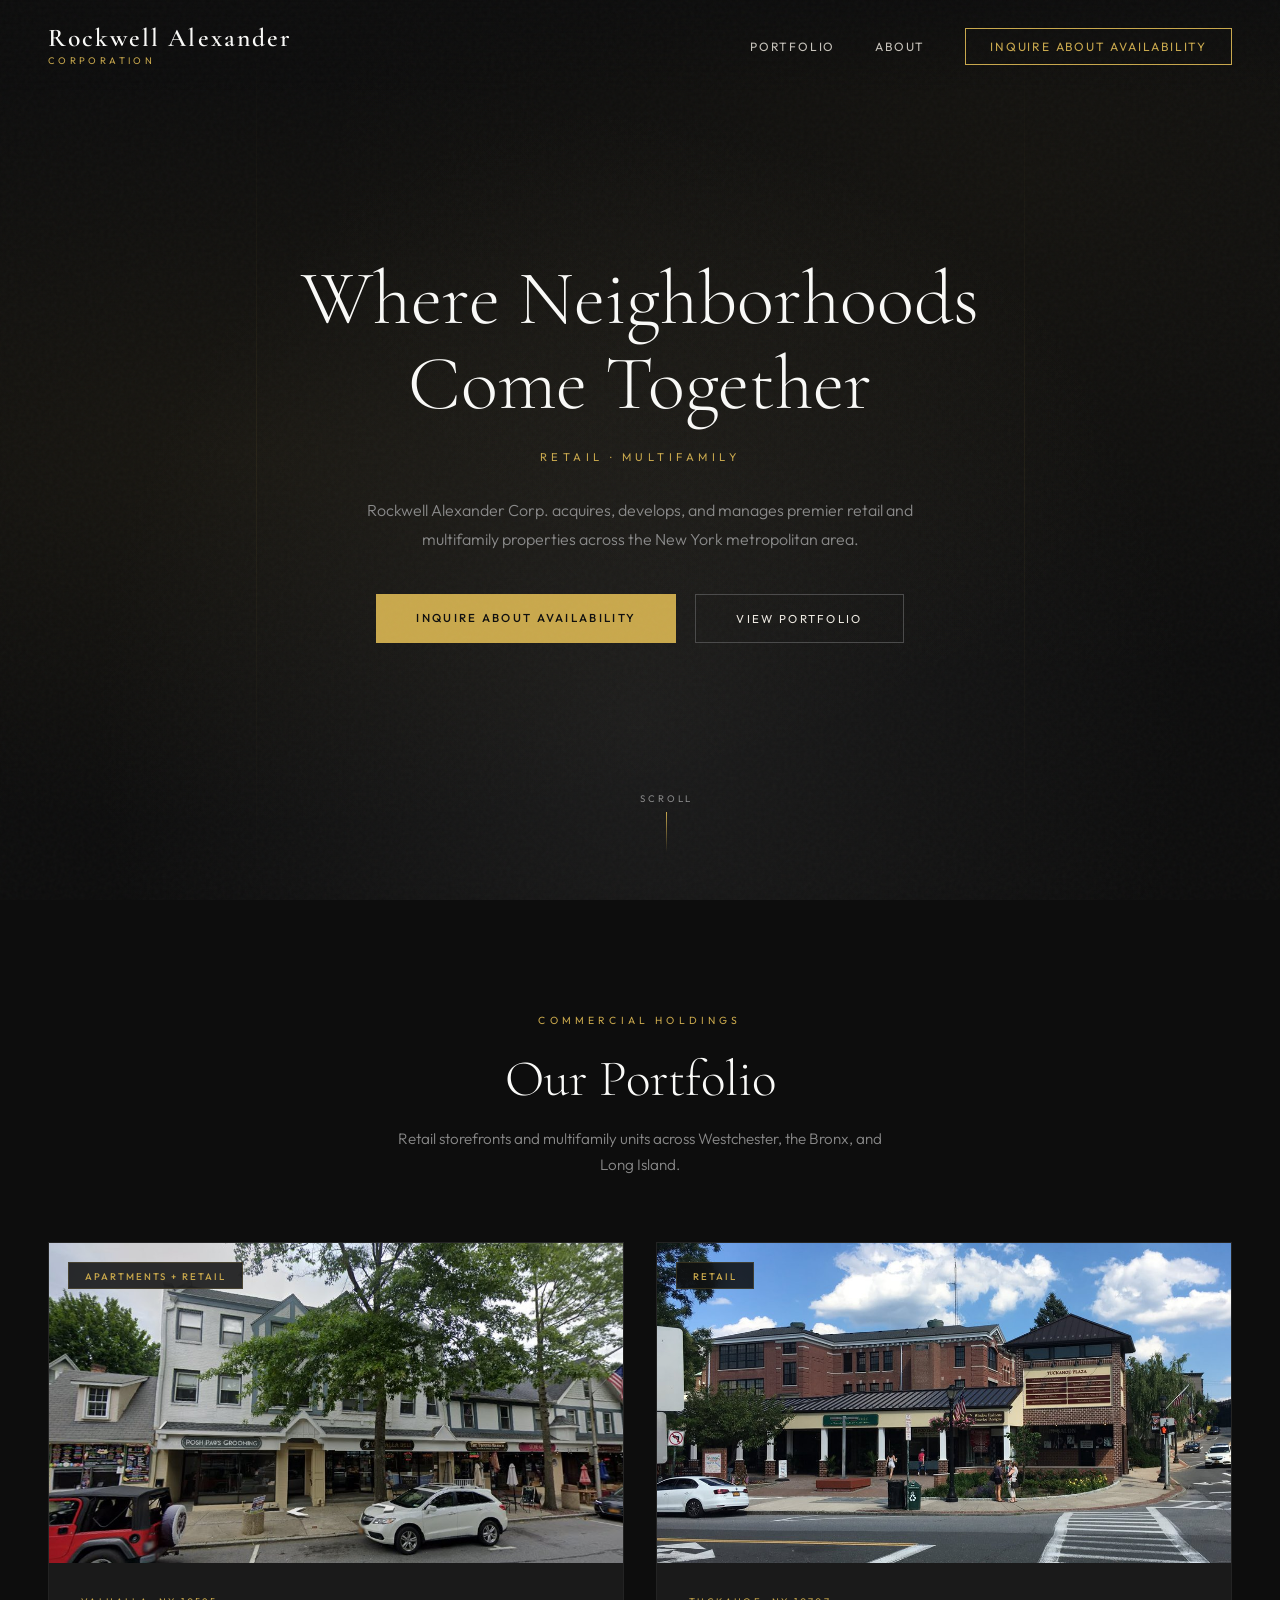
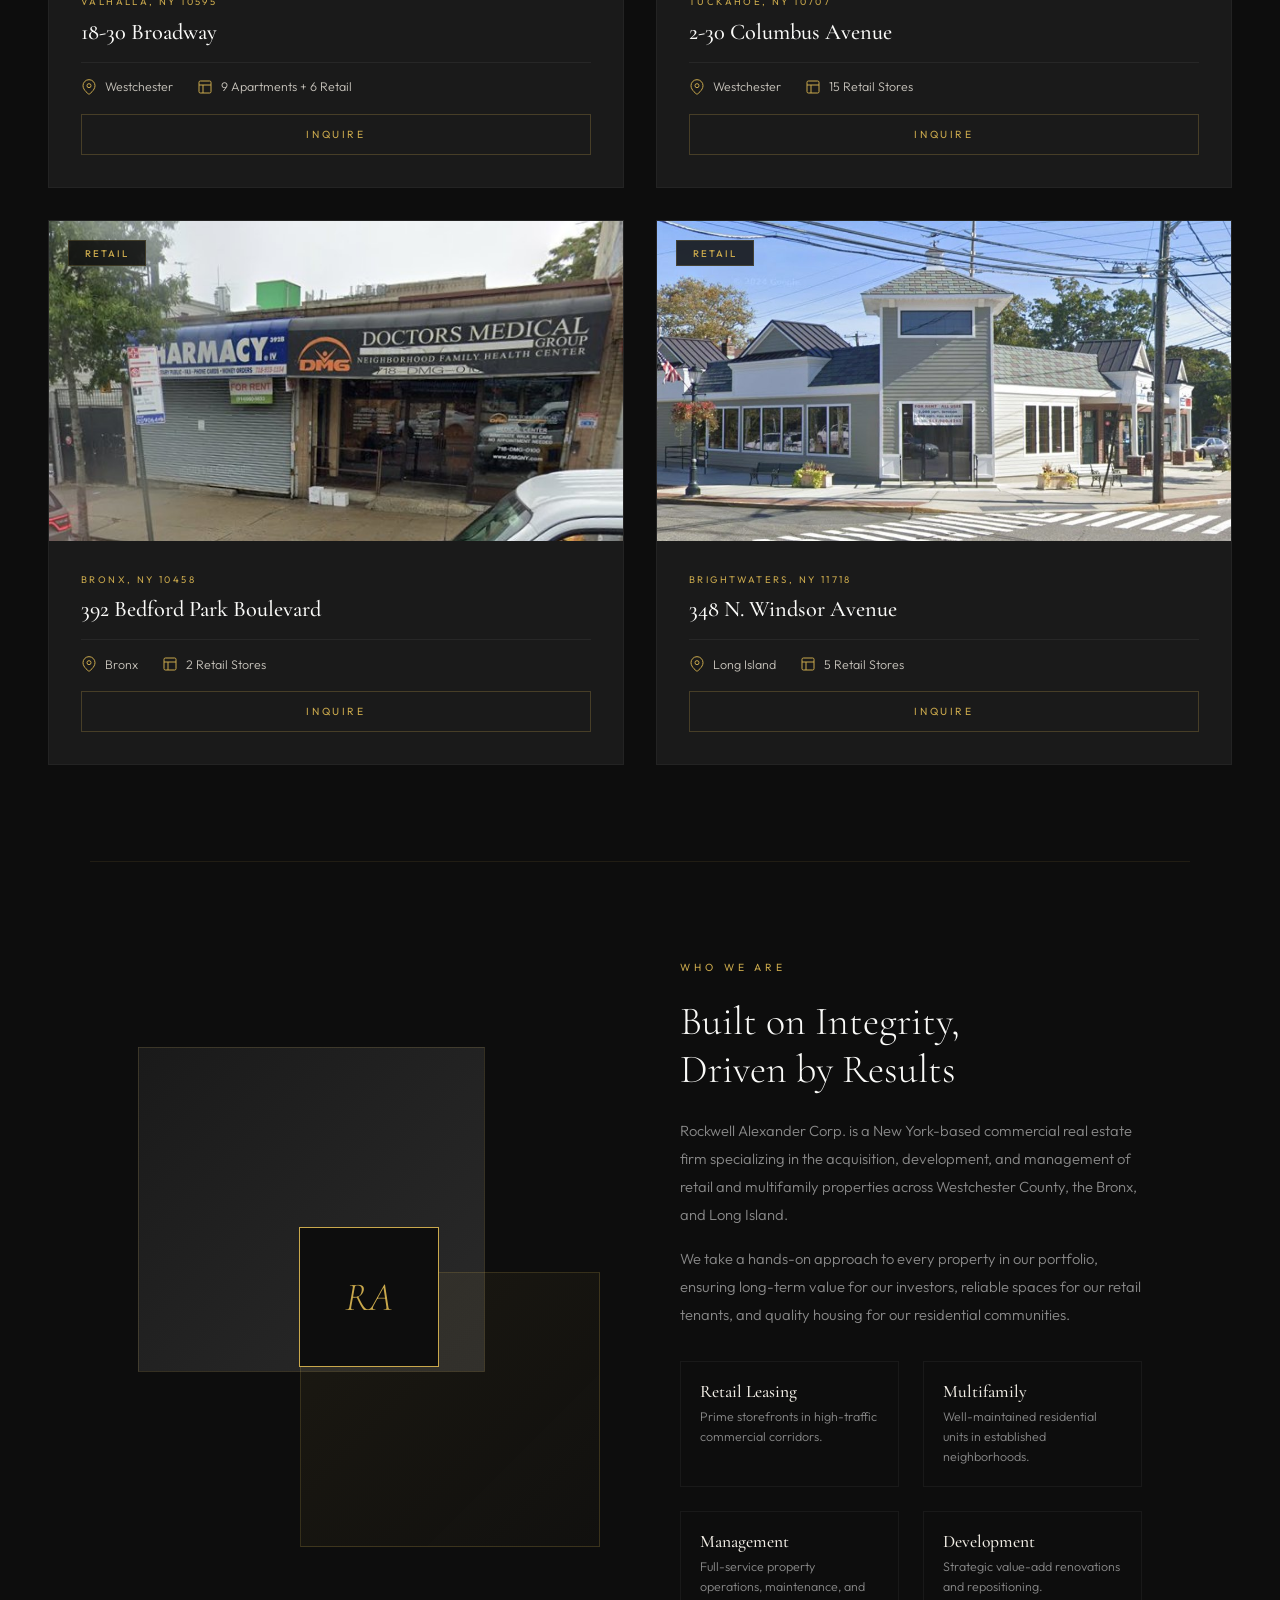
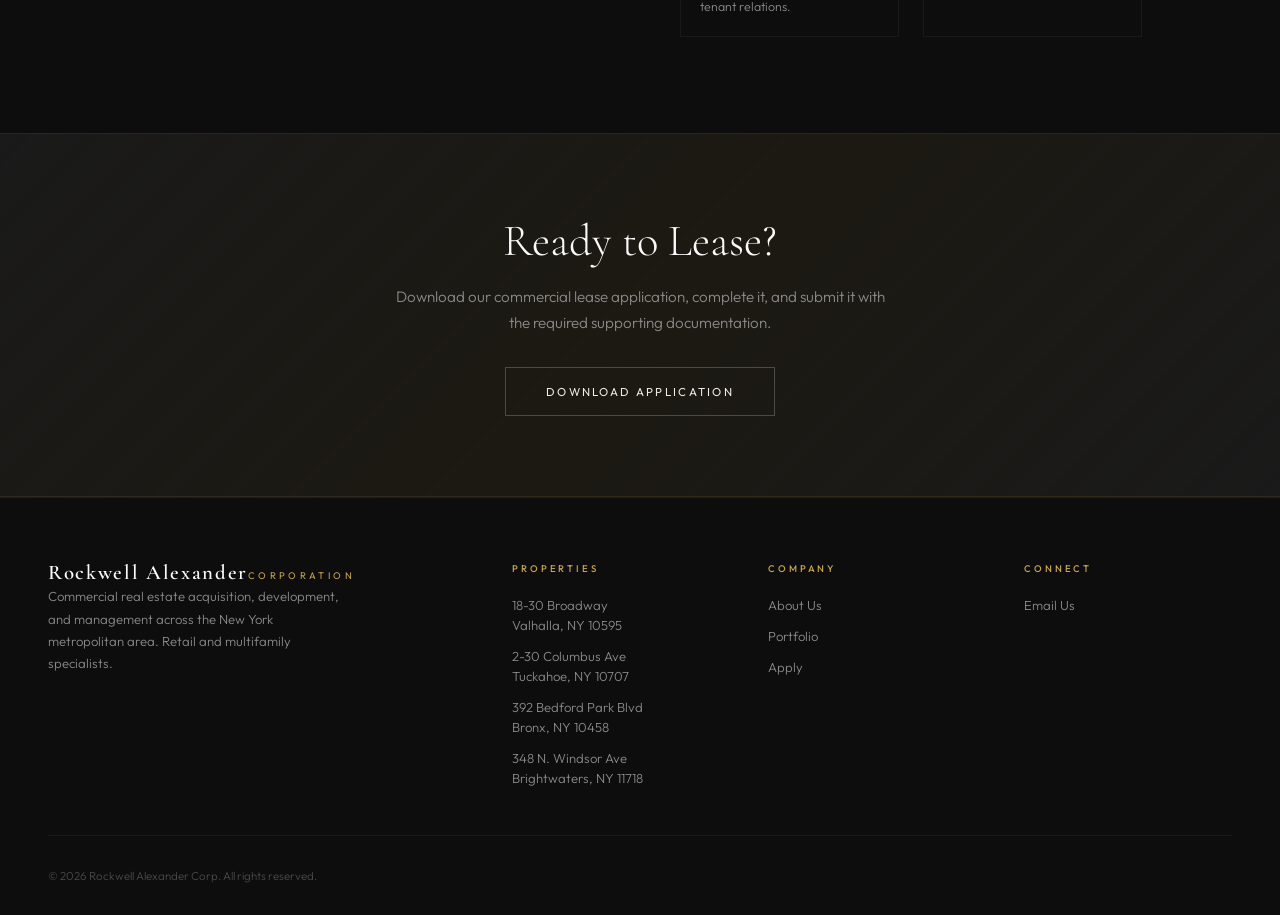
==== index.html @ 34566ba8 "Update index.html" ====
<!DOCTYPE html>
<html lang="en">
<head>
<meta charset="UTF-8">
<meta name="viewport" content="width=device-width, initial-scale=1.0">
<title>Rockwell Alexander Corp. | Commercial Real Estate</title>
<meta property="og:title" content="Rockwell Alexander Corp.">
<meta property="og:description" content="Commercial Real Estate | Retail &amp; Multifamily">
<meta property="og:image" content="https://rockwell-alexander-site.vercel.app/og-image.png">
<meta property="og:type" content="website">
<link rel="apple-touch-icon" sizes="180x180" href="apple-touch-icon.png">
<link href="https://fonts.googleapis.com/css2?family=Cormorant+Garamond:ital,wght@0,300;0,400;0,500;0,600;0,700;1,300;1,400&family=Outfit:wght@300;400;500;600&display=swap" rel="stylesheet">
<style>
*,*::before,*::after{margin:0;padding:0;box-sizing:border-box}
:root{--onyx:#0d0d0d;--charcoal:#1a1a1a;--graphite:#2a2a2a;--slate:#4a4a4a;--silver:#8a8a8a;--pearl:#c8c4bc;--cream:#f0ece4;--gold:#c9a84c;--gold-light:#dfc06f;--white:#fafaf8;--serif:'Cormorant Garamond',Georgia,serif;--sans:'Outfit',system-ui,sans-serif}
html{scroll-behavior:smooth}
body{font-family:var(--sans);background:var(--onyx);color:var(--cream);overflow-x:hidden;-webkit-font-smoothing:antialiased}
body::after{content:'';position:fixed;inset:0;background-image:url("data:image/svg+xml,%3Csvg viewBox='0 0 256 256' xmlns='http://www.w3.org/2000/svg'%3E%3Cfilter id='noise'%3E%3CfeTurbulence type='fractalNoise' baseFrequency='0.9' numOctaves='4' stitchTiles='stitch'/%3E%3C/filter%3E%3Crect width='100%25' height='100%25' filter='url(%23noise)' opacity='0.03'/%3E%3C/svg%3E");pointer-events:none;z-index:9999}
nav{position:fixed;top:0;left:0;right:0;z-index:100;padding:1.5rem 3rem;display:flex;justify-content:space-between;align-items:center;background:linear-gradient(180deg,rgba(13,13,13,0.95) 0%,rgba(13,13,13,0) 100%);transition:all 0.4s ease}
nav.scrolled{background:rgba(13,13,13,0.97);backdrop-filter:blur(20px);padding:1rem 3rem;box-shadow:0 1px 0 rgba(201,168,76,0.1)}
.logo{display:flex;flex-direction:column;text-decoration:none}
.logo-main{font-family:var(--serif);font-size:1.6rem;font-weight:600;letter-spacing:0.08em;color:var(--white);line-height:1.1}
.logo-sub{font-family:var(--sans);font-size:0.6rem;font-weight:400;letter-spacing:0.35em;text-transform:uppercase;color:var(--gold);margin-top:2px}
.nav-links{display:flex;gap:2.5rem;list-style:none;align-items:center}
.nav-links a{font-family:var(--sans);font-size:0.75rem;font-weight:400;letter-spacing:0.15em;text-transform:uppercase;color:var(--pearl);text-decoration:none;position:relative;transition:color 0.3s}
.nav-links a::after{content:'';position:absolute;bottom:-4px;left:0;width:0;height:1px;background:var(--gold);transition:width 0.3s ease}
.nav-links a:hover{color:var(--gold)}
.nav-links a:hover::after{width:100%}
.nav-cta{padding:0.6rem 1.5rem!important;border:1px solid var(--gold);color:var(--gold)!important;transition:all 0.3s ease!important}
.nav-cta:hover{background:var(--gold);color:var(--onyx)!important}
.nav-cta::after{display:none!important}
.menu-toggle{display:none;background:none;border:none;cursor:pointer;padding:0.5rem}
.menu-toggle span{display:block;width:24px;height:1px;background:var(--cream);margin:6px 0}
.hero{position:relative;height:100vh;min-height:700px;display:flex;align-items:center;justify-content:center;text-align:center;overflow:hidden}
.hero-bg{position:absolute;inset:0;background:radial-gradient(ellipse at 20% 50%,rgba(201,168,76,0.06) 0%,transparent 60%),radial-gradient(ellipse at 80% 20%,rgba(201,168,76,0.04) 0%,transparent 50%),radial-gradient(ellipse at 50% 80%,rgba(42,42,42,0.5) 0%,transparent 60%),var(--onyx)}
.hero-lines{position:absolute;inset:0;overflow:hidden}
.hero-lines::before,.hero-lines::after{content:'';position:absolute;background:linear-gradient(180deg,transparent,rgba(201,168,76,0.07),transparent);width:1px;height:100%;animation:lineFloat 8s ease-in-out infinite}
.hero-lines::before{left:20%}
.hero-lines::after{left:80%;animation-delay:4s}
@keyframes lineFloat{0%,100%{opacity:0;transform:translateY(-100%)}50%{opacity:1;transform:translateY(100%)}}
.hero-content{position:relative;z-index:2;max-width:900px;padding:0 2rem}
.hero-eyebrow{font-size:0.7rem;font-weight:400;letter-spacing:0.4em;text-transform:uppercase;color:var(--gold);margin-top:0.5rem;margin-bottom:2rem;opacity:0;animation:fadeUp 1s ease 0.3s forwards}
.hero h1{font-family:var(--serif);font-size:clamp(2.8rem,6vw,5.5rem);font-weight:300;line-height:1.1;color:var(--white);margin-bottom:1.5rem;opacity:0;animation:fadeUp 1s ease 0.5s forwards}
.hero h1 em{font-style:italic;color:var(--gold);font-weight:400}
.hero-desc{font-size:1rem;font-weight:300;line-height:1.8;color:var(--silver);max-width:580px;margin:0 auto 2.5rem;opacity:0;animation:fadeUp 1s ease 0.7s forwards}
.hero-buttons{display:flex;gap:1.2rem;justify-content:center;flex-wrap:wrap;opacity:0;animation:fadeUp 1s ease 0.9s forwards}
@keyframes fadeUp{from{opacity:0;transform:translateY(30px)}to{opacity:1;transform:translateY(0)}}
.btn-primary{display:inline-block;padding:1rem 2.5rem;background:var(--gold);color:var(--onyx);font-family:var(--sans);font-size:0.72rem;font-weight:500;letter-spacing:0.2em;text-transform:uppercase;text-decoration:none;border:none;cursor:pointer;transition:all 0.3s ease}
.btn-primary:hover{background:var(--gold-light);transform:translateY(-2px);box-shadow:0 10px 30px rgba(201,168,76,0.2)}
.btn-outline{display:inline-block;padding:1rem 2.5rem;background:transparent;color:var(--cream);font-family:var(--sans);font-size:0.72rem;font-weight:400;letter-spacing:0.2em;text-transform:uppercase;text-decoration:none;border:1px solid var(--slate);cursor:pointer;transition:all 0.3s ease}
.btn-outline:hover{border-color:var(--gold);color:var(--gold)}
.scroll-indicator{position:absolute;bottom:3rem;left:50%;transform:translateX(-50%);display:flex;flex-direction:column;align-items:center;gap:0.5rem;opacity:0;animation:fadeUp 1s ease 1.2s forwards}
.scroll-indicator span{font-size:0.6rem;letter-spacing:0.3em;text-transform:uppercase;color:var(--silver)}
.scroll-line{width:1px;height:40px;background:linear-gradient(180deg,var(--gold),transparent);animation:scrollPulse 2s ease-in-out infinite}
@keyframes scrollPulse{0%,100%{opacity:0.3;transform:scaleY(0.5)}50%{opacity:1;transform:scaleY(1)}}
.stats{display:grid;grid-template-columns:repeat(4,1fr);border-top:1px solid rgba(201,168,76,0.15);border-bottom:1px solid rgba(201,168,76,0.15)}
.stat-item{padding:3rem 2rem;text-align:center;border-right:1px solid rgba(201,168,76,0.08);transition:background 0.3s ease}
.stat-item:last-child{border-right:none}
.stat-item:hover{background:rgba(201,168,76,0.03)}
.stat-number{font-family:var(--serif);font-size:2.5rem;font-weight:300;color:var(--gold);line-height:1;margin-bottom:0.5rem}
.stat-label{font-size:0.65rem;font-weight:400;letter-spacing:0.25em;text-transform:uppercase;color:var(--silver)}
.section-header{text-align:center;padding:6rem 2rem 4rem}
.section-header .eyebrow{font-size:0.65rem;font-weight:400;letter-spacing:0.4em;text-transform:uppercase;color:var(--gold);margin-bottom:1.2rem}
.section-header h2{font-family:var(--serif);font-size:clamp(2rem,4vw,3.2rem);font-weight:300;color:var(--white);line-height:1.2}
.section-header p{margin-top:1rem;font-size:0.95rem;font-weight:300;color:var(--silver);max-width:500px;margin-left:auto;margin-right:auto;line-height:1.7}
.properties{padding:0 3rem 6rem;display:grid;grid-template-columns:repeat(2,1fr);gap:2rem;max-width:1300px;margin:0 auto}
.property-card{position:relative;background:var(--charcoal);overflow:hidden;cursor:pointer;transition:all 0.5s cubic-bezier(0.25,0.46,0.45,0.94);border:1px solid rgba(255,255,255,0.04)}
.property-card:hover{transform:translateY(-6px);border-color:rgba(201,168,76,0.2);box-shadow:0 30px 60px rgba(0,0,0,0.4)}
.property-image{position:relative;height:320px;overflow:hidden}
.property-image .img-placeholder{width:100%;height:100%;display:flex;align-items:center;justify-content:center;position:relative}
.property-image .img-placeholder.p1{background:linear-gradient(135deg,#1a1f2e 0%,#0d1117 50%,#1a1510 100%)}
.property-image .img-placeholder.p2{background:linear-gradient(135deg,#1a1a10 0%,#0d1117 50%,#101a1a 100%)}
.property-image .img-placeholder.p3{background:linear-gradient(135deg,#1a1015 0%,#0d1117 50%,#151a10 100%)}
.property-image .img-placeholder.p4{background:linear-gradient(135deg,#10151a 0%,#0d1117 50%,#1a1510 100%)}
.property-image .img-placeholder svg{position:absolute;opacity:0.08;width:120px;height:120px}
.property-tag{position:absolute;top:1.2rem;left:1.2rem;padding:0.4rem 1rem;background:rgba(13,13,13,0.85);backdrop-filter:blur(10px);font-size:0.6rem;font-weight:500;letter-spacing:0.2em;text-transform:uppercase;color:var(--gold);border:1px solid rgba(201,168,76,0.2)}
.property-info{padding:2rem}
.property-location{font-size:0.6rem;font-weight:400;letter-spacing:0.25em;text-transform:uppercase;color:var(--gold);margin-bottom:0.6rem}
.property-address{font-family:var(--serif);font-size:1.4rem;font-weight:500;color:var(--white);line-height:1.3;margin-bottom:1rem}
.property-details{display:flex;gap:1.5rem;padding-top:1rem;border-top:1px solid rgba(255,255,255,0.06)}
.property-detail{display:flex;align-items:center;gap:0.5rem}
.property-detail svg{width:16px;height:16px;stroke:var(--gold);fill:none;stroke-width:1.5}
.property-detail span{font-size:0.78rem;color:var(--pearl);font-weight:300}
.property-card .view-btn{display:block;margin-top:1.2rem;padding:0.8rem 0;text-align:center;font-size:0.65rem;font-weight:400;letter-spacing:0.25em;text-transform:uppercase;color:var(--gold);border:1px solid rgba(201,168,76,0.25);text-decoration:none;transition:all 0.3s ease}
.property-card .view-btn:hover{background:var(--gold);color:var(--onyx)}
.about{padding:6rem 3rem;max-width:1100px;margin:0 auto;display:grid;grid-template-columns:1fr 1fr;gap:5rem;align-items:center;border-top:1px solid rgba(201,168,76,0.1)}
.about-visual{position:relative;height:500px}
.about-box{position:absolute;border:1px solid rgba(201,168,76,0.15)}
.about-box.box1{top:0;left:0;width:75%;height:65%;background:linear-gradient(135deg,var(--charcoal),var(--graphite))}
.about-box.box2{bottom:0;right:0;width:65%;height:55%;background:linear-gradient(135deg,rgba(201,168,76,0.08),rgba(201,168,76,0.02));border-color:rgba(201,168,76,0.2)}
.about-box.box3{top:50%;left:50%;transform:translate(-50%,-50%);width:140px;height:140px;display:flex;align-items:center;justify-content:center;background:var(--onyx);border-color:var(--gold);z-index:2}
.about-box.box3 span{font-family:var(--serif);font-size:2.5rem;font-weight:300;color:var(--gold);font-style:italic}
.about-text .eyebrow{font-size:0.65rem;font-weight:400;letter-spacing:0.4em;text-transform:uppercase;color:var(--gold);margin-bottom:1.2rem}
.about-text h2{font-family:var(--serif);font-size:2.5rem;font-weight:300;color:var(--white);margin-bottom:1.5rem;line-height:1.2}
.about-text p{font-size:0.92rem;font-weight:300;color:var(--silver);line-height:1.9;margin-bottom:1rem}
.about-values{display:grid;grid-template-columns:1fr 1fr;gap:1.5rem;margin-top:2rem}
.value-item{padding:1.2rem;border:1px solid rgba(255,255,255,0.05);transition:border-color 0.3s}
.value-item:hover{border-color:rgba(201,168,76,0.2)}
.value-item h4{font-family:var(--serif);font-size:1.1rem;font-weight:500;color:var(--cream);margin-bottom:0.3rem}
.value-item p{font-size:0.78rem;line-height:1.6;margin-bottom:0}

.cta-banner{padding:5rem 3rem;background:linear-gradient(135deg,var(--charcoal) 0%,rgba(201,168,76,0.08) 50%,var(--charcoal) 100%);border-top:1px solid rgba(201,168,76,0.1);border-bottom:1px solid rgba(201,168,76,0.1);text-align:center}
.cta-banner h2{font-family:var(--serif);font-size:clamp(1.8rem,3.5vw,2.8rem);font-weight:300;color:var(--white);margin-bottom:1rem}
.cta-banner p{font-size:0.95rem;font-weight:300;color:var(--silver);margin-bottom:2rem;max-width:500px;margin-left:auto;margin-right:auto;line-height:1.7}
.cta-buttons{display:flex;gap:1.2rem;justify-content:center;flex-wrap:wrap}
footer{padding:4rem 3rem 2rem;border-top:1px solid rgba(201,168,76,0.1);background:var(--onyx)}
.footer-top{max-width:1200px;margin:0 auto;display:grid;grid-template-columns:2fr 1fr 1fr 1fr;gap:3rem;margin-bottom:3rem}
.footer-brand .logo-main{font-size:1.3rem;margin-bottom:0.3rem}
.footer-brand .logo-sub{margin-bottom:1rem}
.footer-brand p{font-size:0.82rem;font-weight:300;color:var(--silver);line-height:1.7;max-width:300px}
.footer-col h4{font-size:0.6rem;font-weight:500;letter-spacing:0.3em;text-transform:uppercase;color:var(--gold);margin-bottom:1.2rem}
.footer-col ul{list-style:none;display:flex;flex-direction:column;gap:0.7rem}
.footer-col a{font-size:0.82rem;font-weight:300;color:var(--silver);text-decoration:none;transition:color 0.3s}
.footer-col a:hover{color:var(--gold)}
.footer-bottom{max-width:1200px;margin:0 auto;padding-top:2rem;border-top:1px solid rgba(255,255,255,0.05);display:flex;justify-content:space-between;align-items:center}
.footer-bottom span{font-size:0.72rem;font-weight:300;color:var(--slate)}
.footer-social{display:flex;gap:1rem}
.footer-social a{width:36px;height:36px;display:flex;align-items:center;justify-content:center;border:1px solid rgba(255,255,255,0.08);color:var(--silver);text-decoration:none;font-size:0.8rem;transition:all 0.3s}
.footer-social a:hover{border-color:var(--gold);color:var(--gold)}
@media(max-width:1024px){.properties{grid-template-columns:1fr 1fr;gap:1.5rem;padding:0 2rem 4rem}.about{grid-template-columns:1fr;gap:3rem;padding:4rem 2rem}.about-visual{height:350px}.footer-top{grid-template-columns:1fr 1fr}}
@media(max-width:768px){nav{padding:1rem 1.5rem;position:relative}.nav-links{display:none}.nav-links.show{display:flex;flex-direction:column;position:absolute;top:100%;left:0;right:0;background:rgba(13,13,13,0.98);padding:1.5rem 2rem;gap:0;border-bottom:1px solid rgba(201,168,76,0.15);z-index:100;backdrop-filter:blur(10px)}.nav-links.show li a{padding:0.8rem 0;display:block;font-size:0.9rem}.menu-toggle{display:block}.properties{grid-template-columns:1fr;padding:0 1.5rem 4rem}.stats{grid-template-columns:repeat(2,1fr)}.stat-item{padding:2rem 1rem}.footer-top{grid-template-columns:1fr;gap:2rem}.footer-bottom{flex-direction:column;gap:1rem;text-align:center}.hero h1{font-size:2.2rem}.hero p{font-size:0.85rem;padding:0 1rem}.section-header{padding:3rem 1.5rem 2rem}.section-header h2{font-size:1.8rem}.about-text h2{font-size:1.8rem}.cta-banner{padding:3rem 1.5rem}.cta-banner h2{font-size:1.5rem}}
.js-enabled .reveal{opacity:0;transform:translateY(40px);transition:all 0.8s cubic-bezier(0.25,0.46,0.45,0.94)}
.js-enabled .reveal.visible{opacity:1;transform:translateY(0)}
</style>
</head>
<body>
<nav id="navbar">
  <a class="logo" href="index.html"><span class="logo-main">Rockwell Alexander</span><span class="logo-sub">Corporation</span></a>
  <ul class="nav-links">
    <li><a href="#properties">Portfolio</a></li>
    <li><a href="#about">About</a></li>
    <li><a href="apply.html" class="nav-cta">Inquire About Availability</a></li>
    
  </ul>
  <button class="menu-toggle" onclick="document.querySelector('.nav-links').classList.toggle('show')" aria-label="Menu"><span></span><span></span><span></span></button>
</nav>

<section class="hero">
  <div class="hero-bg"></div><div class="hero-lines"></div>
  <div class="hero-content">
    <h1>Where Neighborhoods Come Together</h1>
    <p class="hero-eyebrow">Retail &middot; Multifamily</p>
    <p class="hero-desc">Rockwell Alexander Corp. acquires, develops, and manages premier retail and multifamily properties across the New York metropolitan area.</p>
    <div class="hero-buttons">
      <a href="apply.html" class="btn-primary">Inquire About Availability</a>
      <a href="#properties" class="btn-outline">View Portfolio</a>
    </div>
  </div>
  <div class="scroll-indicator"><span>Scroll</span><div class="scroll-line"></div></div>
</section>



<div class="section-header reveal" id="properties"><p class="eyebrow">Commercial Holdings</p><h2>Our Portfolio</h2><p>Retail storefronts and multifamily units across Westchester, the Bronx, and Long Island.</p></div>

<section class="properties">
  <div class="property-card reveal">
    <div class="property-image"><div class="img-placeholder p1" style="padding:0"><img src="[data-uri]" alt="18-30 Broadway, Valhalla NY" style="width:100%;height:100%;object-fit:cover;display:block"></div><span class="property-tag">Apartments + Retail</span></div>
    <div class="property-info"><p class="property-location">Valhalla, NY 10595</p><h3 class="property-address">18-30 Broadway</h3><div class="property-details"><div class="property-detail"><svg viewBox="0 0 24 24"><path d="M21 10c0 7-9 13-9 13s-9-6-9-13a9 9 0 0118 0z"/><circle cx="12" cy="10" r="3"/></svg><span>Westchester</span></div><div class="property-detail"><svg viewBox="0 0 24 24"><rect x="3" y="3" width="18" height="18" rx="2"/><path d="M3 9h18M9 21V9"/></svg><span>9 Apartments + 6 Retail</span></div></div><a href="apply.html" class="view-btn">Inquire</a></div>
  </div>
  <div class="property-card reveal">
    <div class="property-image"><div class="img-placeholder p2" style="padding:0"><img src="[data-uri]" alt="2-30 Columbus Avenue, Tuckahoe NY" style="width:100%;height:100%;object-fit:cover;display:block"></div><span class="property-tag">Retail</span></div>
    <div class="property-info"><p class="property-location">Tuckahoe, NY 10707</p><h3 class="property-address">2-30 Columbus Avenue</h3><div class="property-details"><div class="property-detail"><svg viewBox="0 0 24 24"><path d="M21 10c0 7-9 13-9 13s-9-6-9-13a9 9 0 0118 0z"/><circle cx="12" cy="10" r="3"/></svg><span>Westchester</span></div><div class="property-detail"><svg viewBox="0 0 24 24"><rect x="3" y="3" width="18" height="18" rx="2"/><path d="M3 9h18M9 21V9"/></svg><span>15 Retail Stores</span></div></div><a href="apply.html" class="view-btn">Inquire</a></div>
  </div>
  <div class="property-card reveal">
    <div class="property-image"><div class="img-placeholder p3" style="padding:0"><img src="[data-uri]" alt="392 Bedford Park Boulevard, Bronx NY" style="width:100%;height:100%;object-fit:cover;display:block"></div><span class="property-tag">Retail</span></div>
    <div class="property-info"><p class="property-location">Bronx, NY 10458</p><h3 class="property-address">392 Bedford Park Boulevard</h3><div class="property-details"><div class="property-detail"><svg viewBox="0 0 24 24"><path d="M21 10c0 7-9 13-9 13s-9-6-9-13a9 9 0 0118 0z"/><circle cx="12" cy="10" r="3"/></svg><span>Bronx</span></div><div class="property-detail"><svg viewBox="0 0 24 24"><rect x="3" y="3" width="18" height="18" rx="2"/><path d="M3 9h18M9 21V9"/></svg><span>2 Retail Stores</span></div></div><a href="apply.html" class="view-btn">Inquire</a></div>
  </div>
  <div class="property-card reveal">
    <div class="property-image"><div class="img-placeholder p4" style="padding:0"><img src="[data-uri]" alt="348 North Windsor Avenue, Brightwaters NY" style="width:100%;height:100%;object-fit:cover;display:block"></div><span class="property-tag">Retail</span></div>
    <div class="property-info"><p class="property-location">Brightwaters, NY 11718</p><h3 class="property-address">348 N. Windsor Avenue</h3><div class="property-details"><div class="property-detail"><svg viewBox="0 0 24 24"><path d="M21 10c0 7-9 13-9 13s-9-6-9-13a9 9 0 0118 0z"/><circle cx="12" cy="10" r="3"/></svg><span>Long Island</span></div><div class="property-detail"><svg viewBox="0 0 24 24"><rect x="3" y="3" width="18" height="18" rx="2"/><path d="M3 9h18M9 21V9"/></svg><span>5 Retail Stores</span></div></div><a href="apply.html" class="view-btn">Inquire</a></div>
  </div>
</section>

<section class="about" id="about">
  <div class="about-visual reveal"><div class="about-box box1"></div><div class="about-box box2"></div><div class="about-box box3"><span>RA</span></div></div>
  <div class="about-text reveal">
    <p class="eyebrow">Who We Are</p>
    <h2>Built on Integrity,<br>Driven by Results</h2>
    <p>Rockwell Alexander Corp. is a New York-based commercial real estate firm specializing in the acquisition, development, and management of retail and multifamily properties across Westchester County, the Bronx, and Long Island.</p>
    <p>We take a hands-on approach to every property in our portfolio, ensuring long-term value for our investors, reliable spaces for our retail tenants, and quality housing for our residential communities.</p>
    <div class="about-values">
      <div class="value-item"><h4>Retail Leasing</h4><p>Prime storefronts in high-traffic commercial corridors.</p></div>
      <div class="value-item"><h4>Multifamily</h4><p>Well-maintained residential units in established neighborhoods.</p></div>
      <div class="value-item"><h4>Management</h4><p>Full-service property operations, maintenance, and tenant relations.</p></div>
      <div class="value-item"><h4>Development</h4><p>Strategic value-add renovations and repositioning.</p></div>
    </div>
  </div>
</section>


<section class="cta-banner reveal">
  <h2>Ready to Lease?</h2>
  <p>Download our commercial lease application, complete it, and submit it with the required supporting documentation.</p>
  <div class="cta-buttons">
    <a href="RA_Commercial_Lease_Application.pdf" download class="btn-outline">Download Application</a>
  </div>
</section>

<footer>
  <div class="footer-top">
    <div class="footer-brand"><span class="logo-main">Rockwell Alexander</span><span class="logo-sub">Corporation</span><p>Commercial real estate acquisition, development, and management across the New York metropolitan area. Retail and multifamily specialists.</p></div>
    <div class="footer-col"><h4>Properties</h4><ul><li><a href="#properties">18-30 Broadway<br>Valhalla, NY 10595</a></li><li><a href="#properties">2-30 Columbus Ave<br>Tuckahoe, NY 10707</a></li><li><a href="#properties">392 Bedford Park Blvd<br>Bronx, NY 10458</a></li><li><a href="#properties">348 N. Windsor Ave<br>Brightwaters, NY 11718</a></li></ul></div>
    <div class="footer-col"><h4>Company</h4><ul><li><a href="#about">About Us</a></li><li><a href="#properties">Portfolio</a></li><li><a href="apply.html">Apply</a></li></ul></div>
    <div class="footer-col"><h4>Connect</h4><ul><li><a href="/cdn-cgi/l/email-protection#523b3c343d12203d313925373e3e333e372a333c3637207c313d3f">Email Us</a></li></ul></div>
  </div>
  <div class="footer-bottom"><span>&copy; 2026 Rockwell Alexander Corp. All rights reserved.</span></div>
</footer>

<script data-cfasync="false" src="/cdn-cgi/scripts/5c5dd728/cloudflare-static/email-decode.min.js"></script><script>
document.documentElement.classList.add('js-enabled');
const navbar=document.getElementById('navbar');
window.addEventListener('scroll',()=>{navbar.classList.toggle('scrolled',window.scrollY>50)});
if('IntersectionObserver' in window){
const observer=new IntersectionObserver((entries)=>{entries.forEach((entry)=>{if(entry.isIntersecting){entry.target.classList.add('visible');observer.unobserve(entry.target)}})},{threshold:0.05,rootMargin:'0px 0px 50px 0px'});
document.querySelectorAll('.reveal').forEach(el=>observer.observe(el));
}else{document.querySelectorAll('.reveal').forEach(el=>el.classList.add('visible'))}
document.querySelectorAll('a[href^="#"]').forEach(a=>{a.addEventListener('click',e=>{e.preventDe
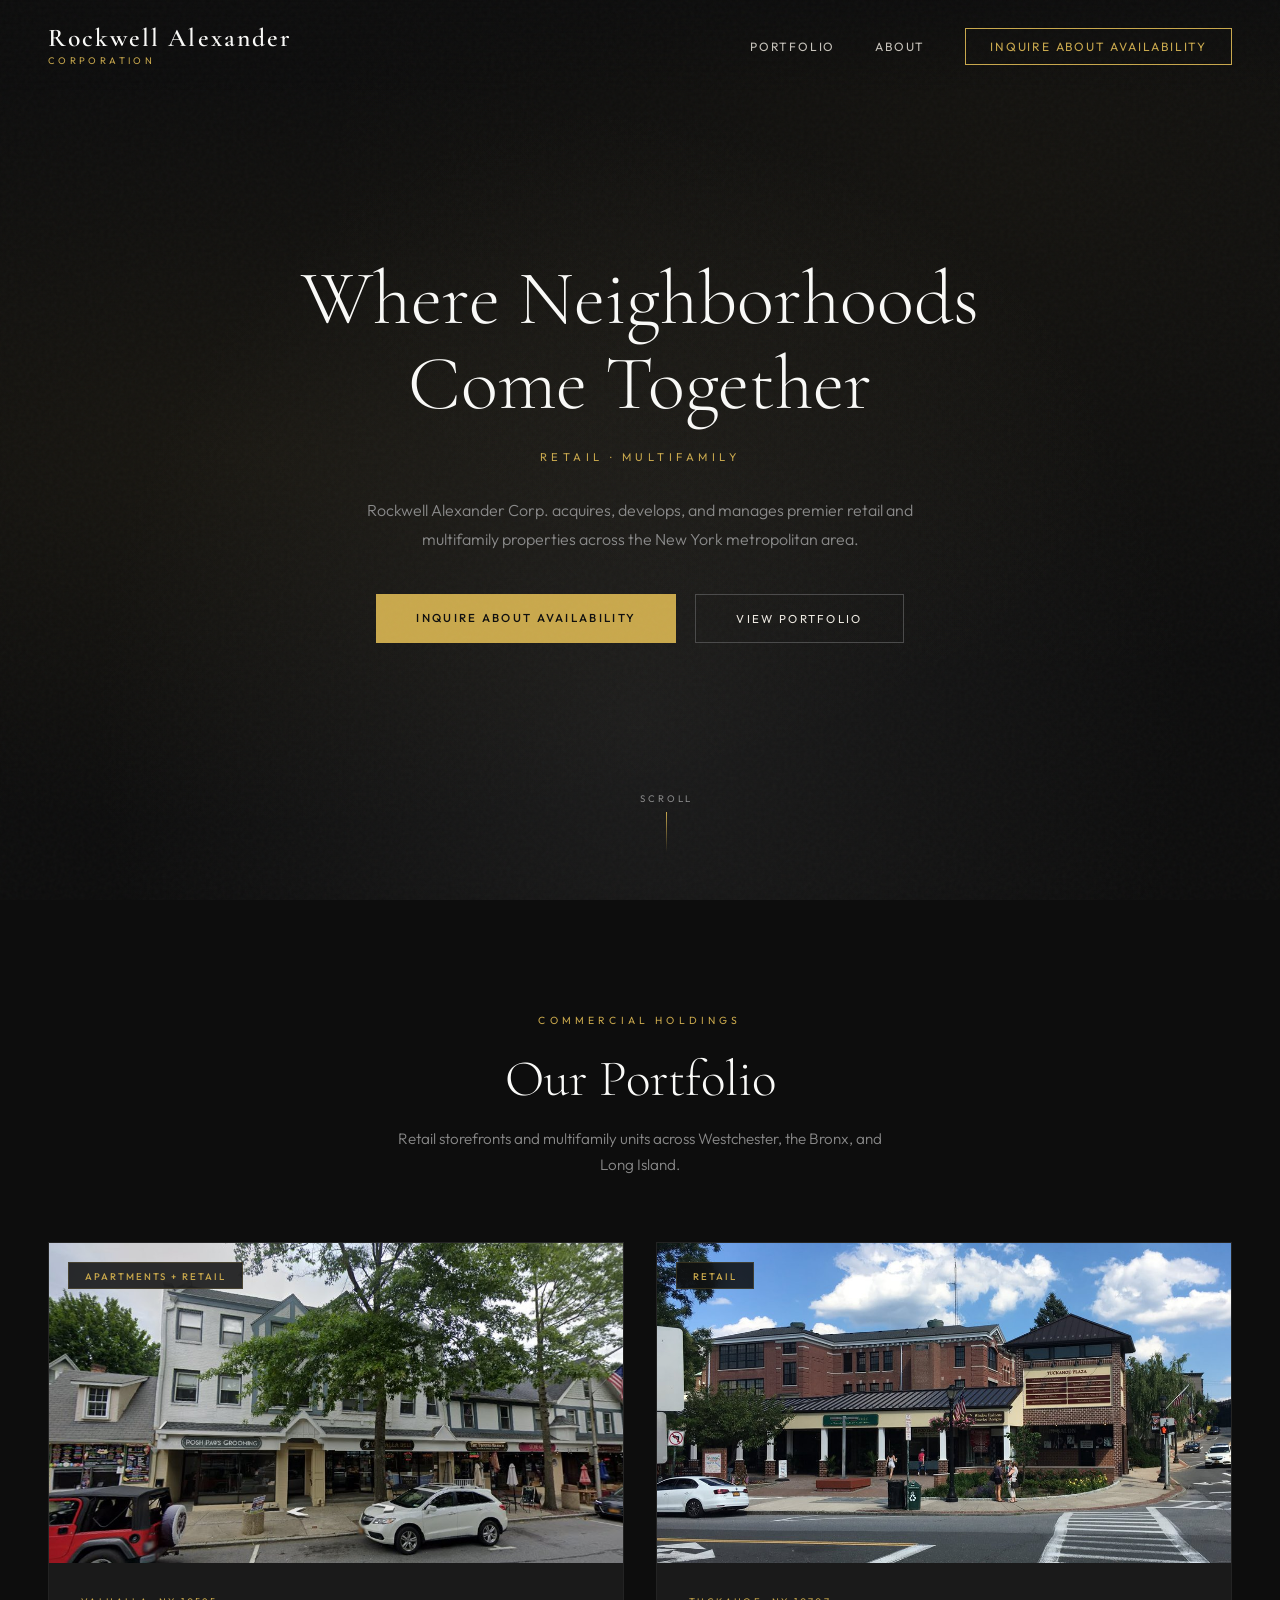
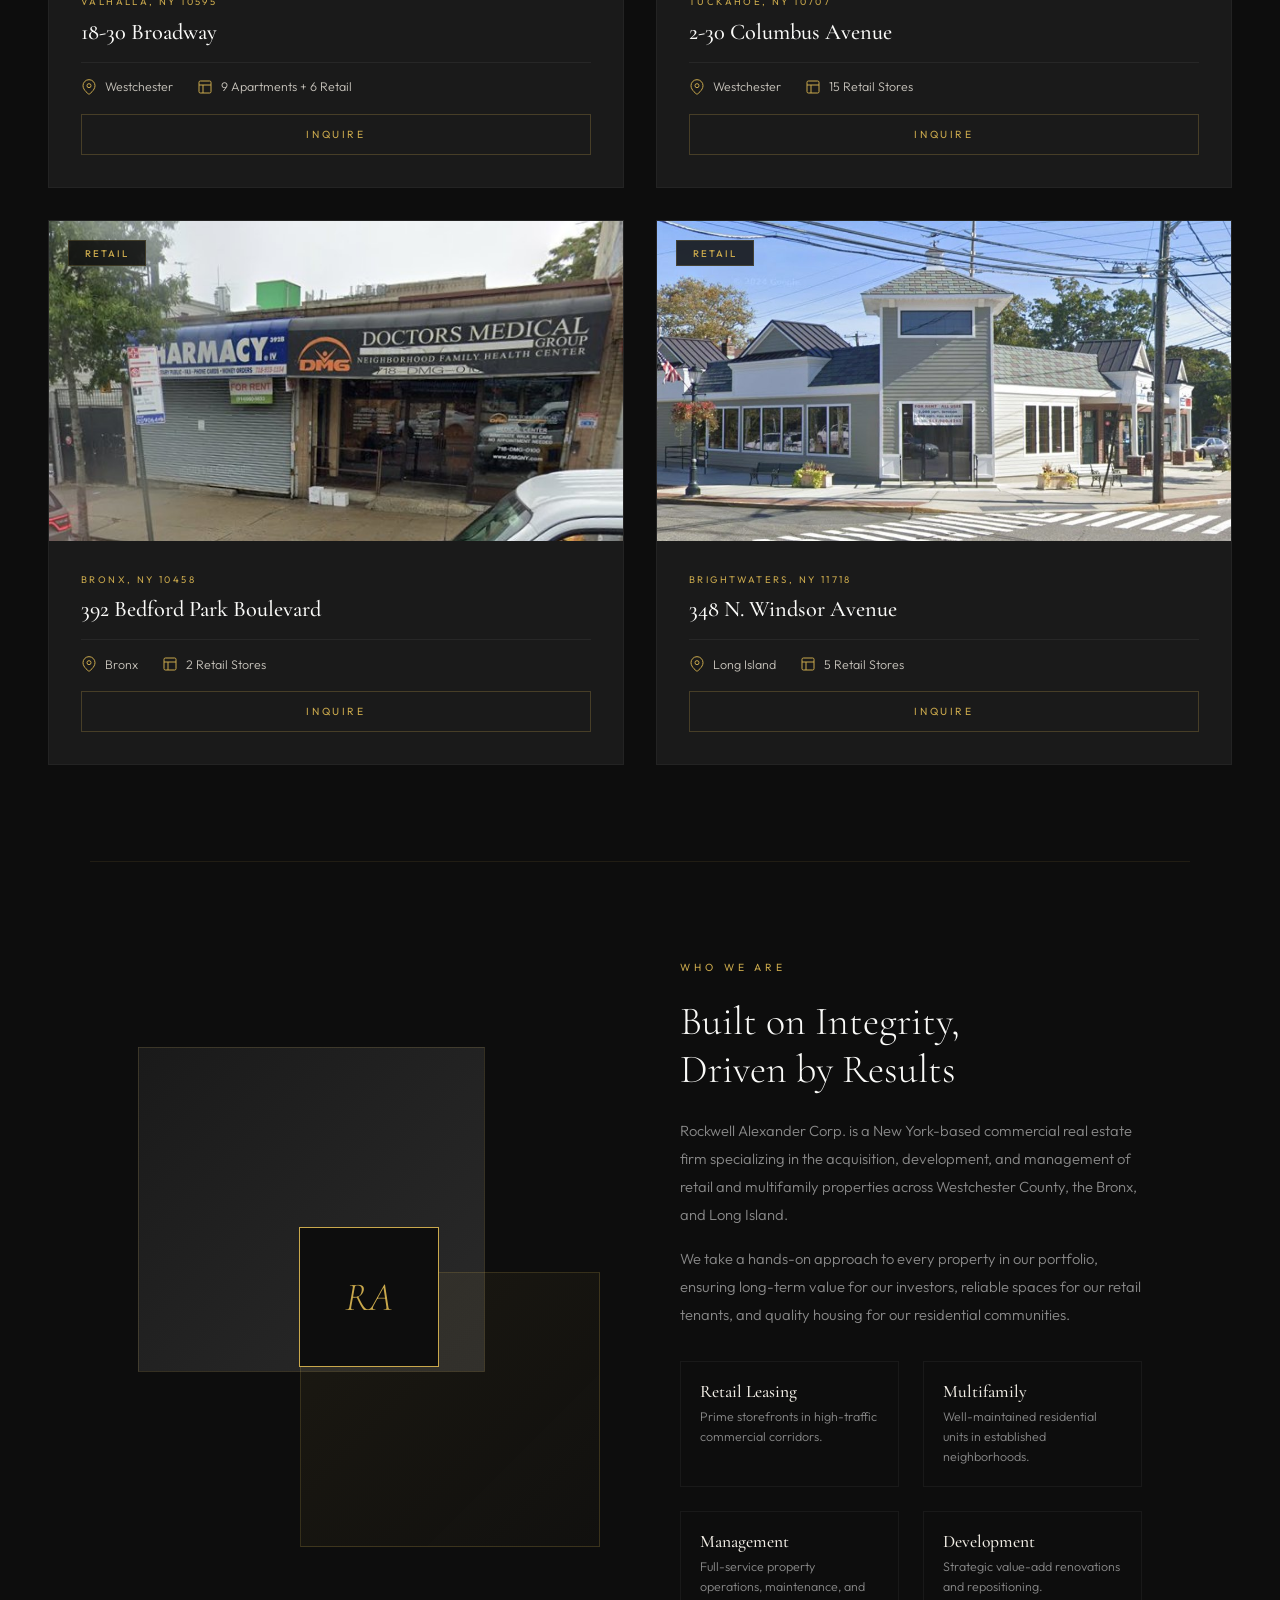
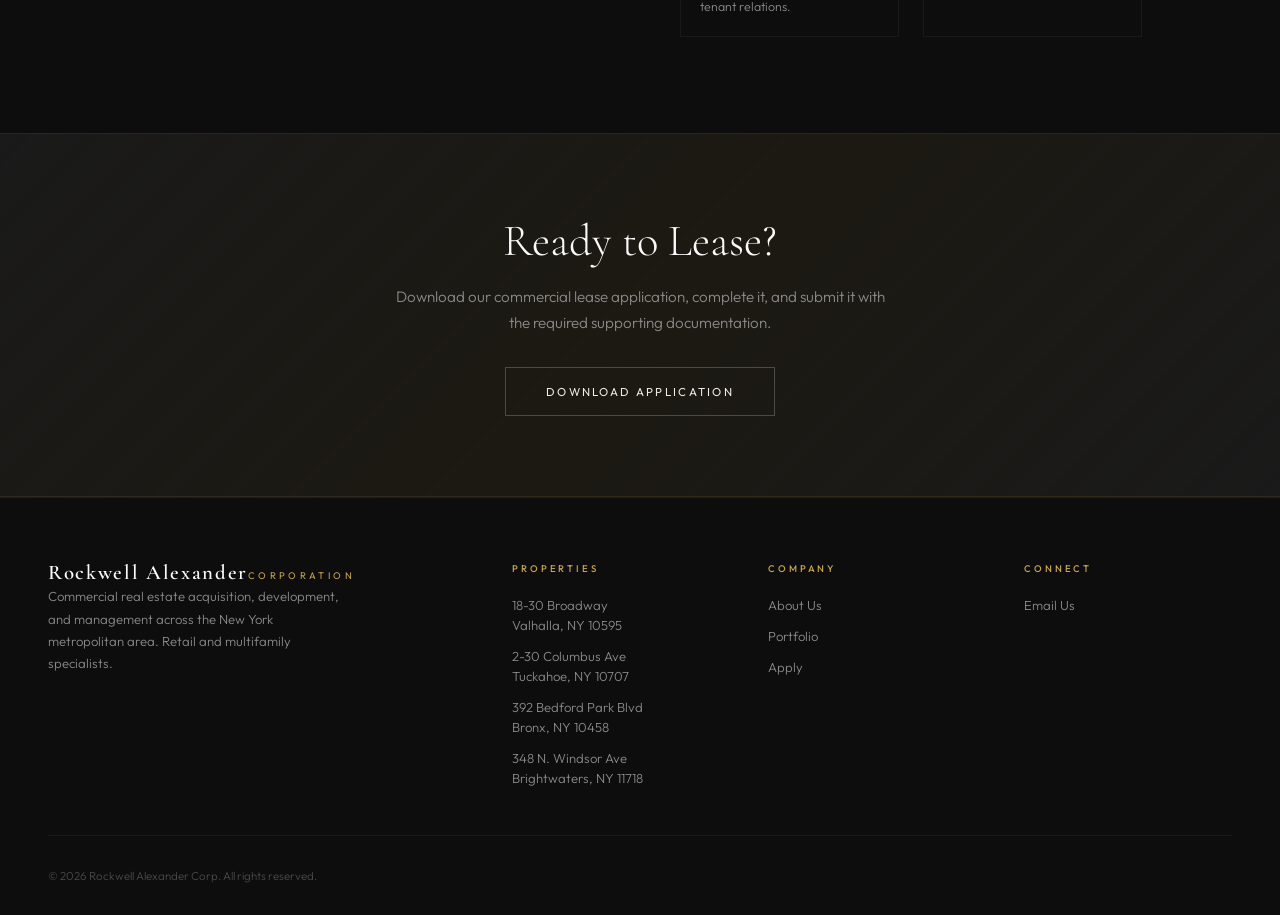
==== commit f17b4f98: "Update index.html" ====
--- a/index.html
+++ b/index.html
@@ -33,10 +33,7 @@
 .menu-toggle span{display:block;width:24px;height:1px;background:var(--cream);margin:6px 0}
 .hero{position:relative;height:100vh;min-height:700px;display:flex;align-items:center;justify-content:center;text-align:center;overflow:hidden}
 .hero-bg{position:absolute;inset:0;background:radial-gradient(ellipse at 20% 50%,rgba(201,168,76,0.06) 0%,transparent 60%),radial-gradient(ellipse at 80% 20%,rgba(201,168,76,0.04) 0%,transparent 50%),radial-gradient(ellipse at 50% 80%,rgba(42,42,42,0.5) 0%,transparent 60%),var(--onyx)}
-.hero-lines{position:absolute;inset:0;overflow:hidden}
-.hero-lines::before,.hero-lines::after{content:'';position:absolute;background:linear-gradient(180deg,transparent,rgba(201,168,76,0.07),transparent);width:1px;height:100%;animation:lineFloat 8s ease-in-out infinite}
-.hero-lines::before{left:20%}
-.hero-lines::after{left:80%;animation-delay:4s}
+.hero-lines{display:none}
 @keyframes lineFloat{0%,100%{opacity:0;transform:translateY(-100%)}50%{opacity:1;transform:translateY(100%)}}
 .hero-content{position:relative;z-index:2;max-width:900px;padding:0 2rem}
 .hero-eyebrow{font-size:0.7rem;font-weight:400;letter-spacing:0.4em;text-transform:uppercase;color:var(--gold);margin-top:0.5rem;margin-bottom:2rem;opacity:0;animation:fadeUp 1s ease 0.3s forwards}
@@ -215,4 +212,4 @@
 const observer=new IntersectionObserver((entries)=>{entries.forEach((entry)=>{if(entry.isIntersecting){entry.target.classList.add('visible');observer.unobserve(entry.target)}})},{threshold:0.05,rootMargin:'0px 0px 50px 0px'});
 document.querySelectorAll('.reveal').forEach(el=>observer.observe(el));
 }else{document.querySelectorAll('.reveal').forEach(el=>el.classList.add('visible'))}
-document.querySelectorAll('a[href^="#"]').forEach(a=>{a.addEventListener('click',e=>{e.preventDe
+document.querySelectorAll('a[href^="#"]').forEach(a=>{a.addEventListener('click',e=>{e.preventDefault();co
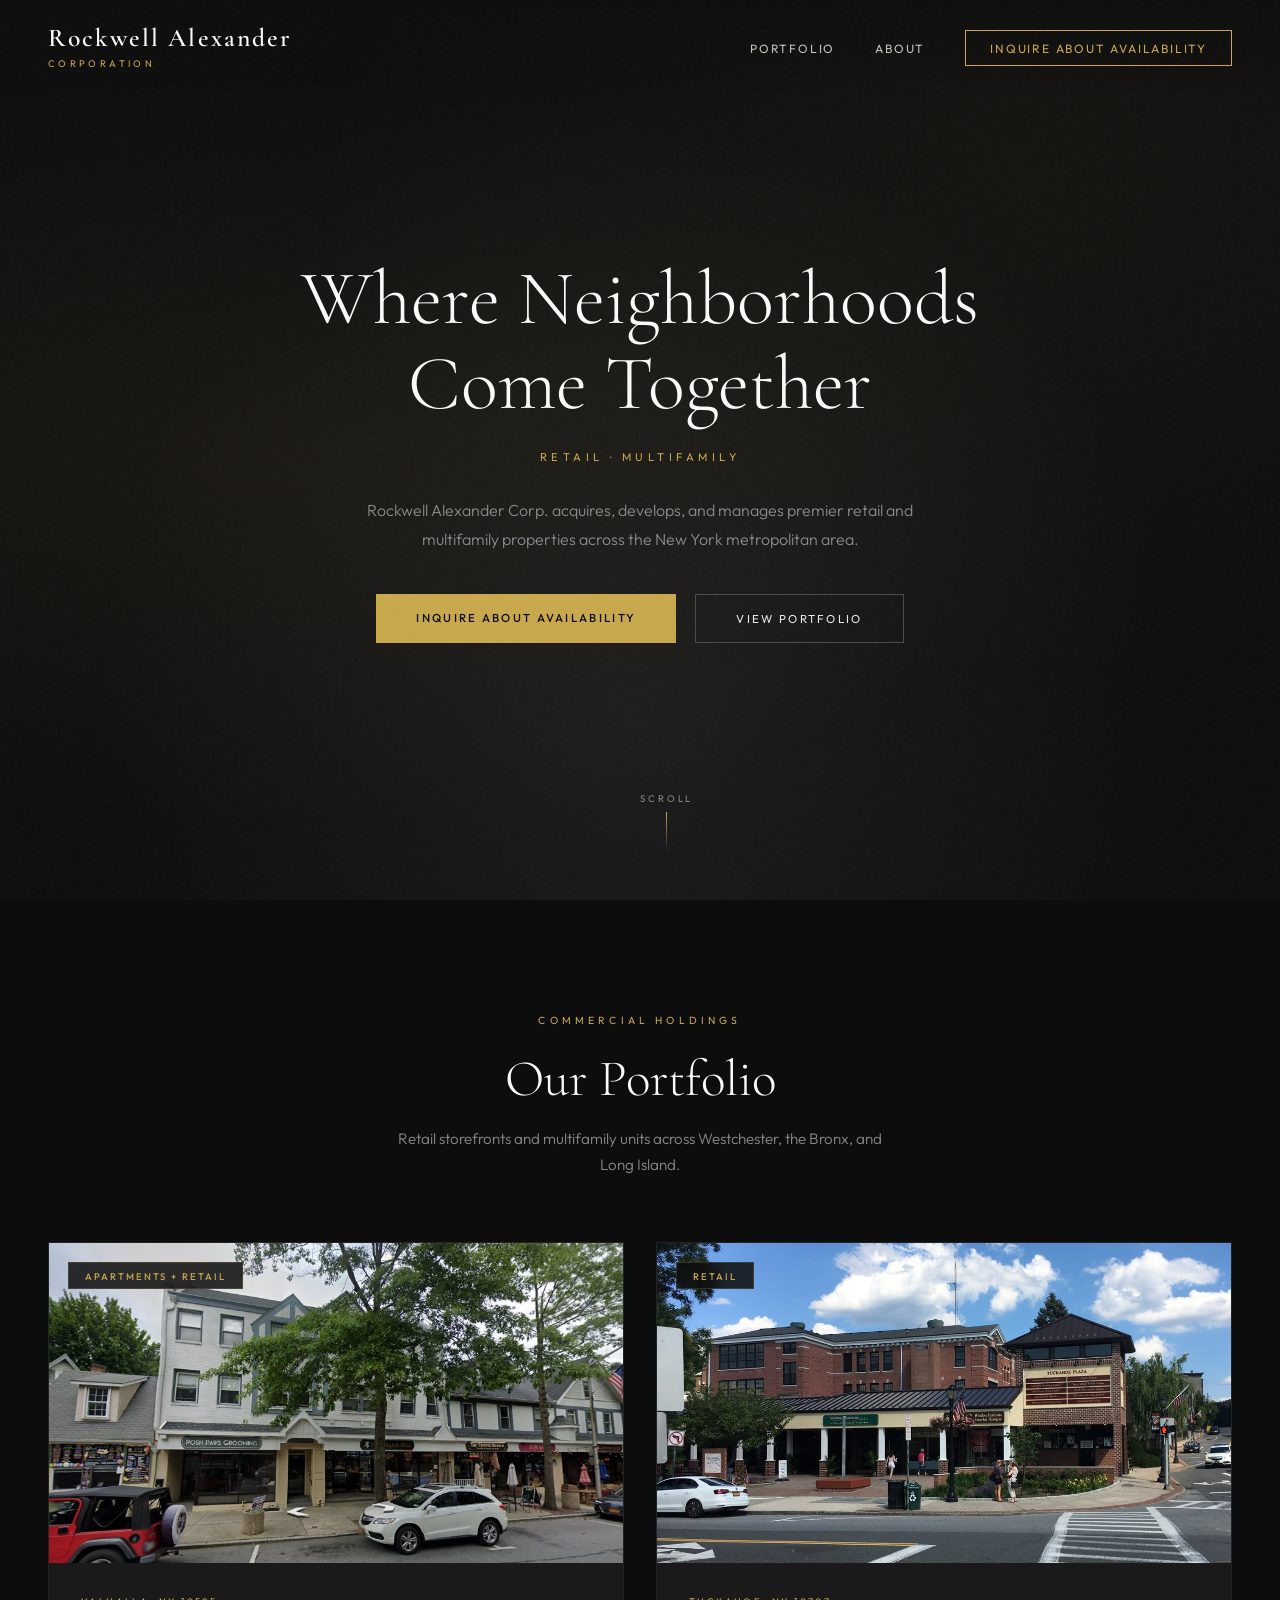
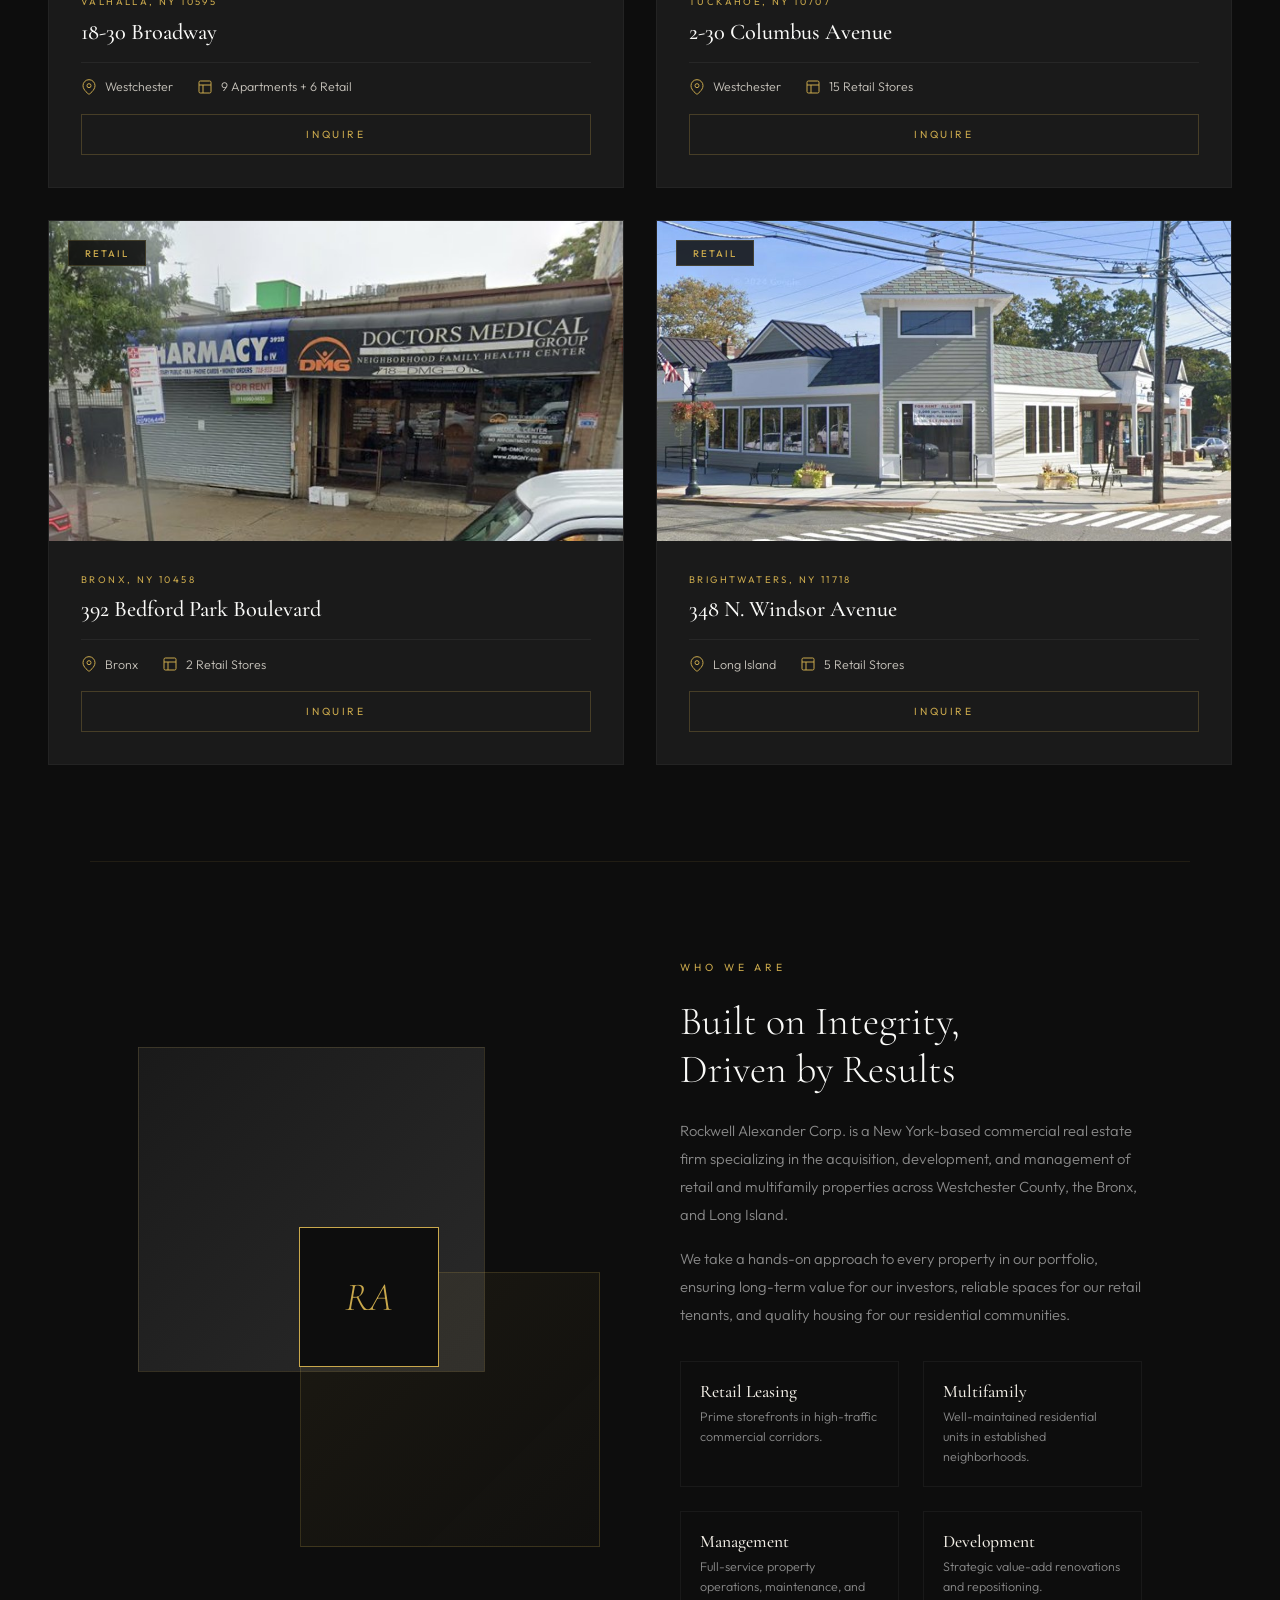
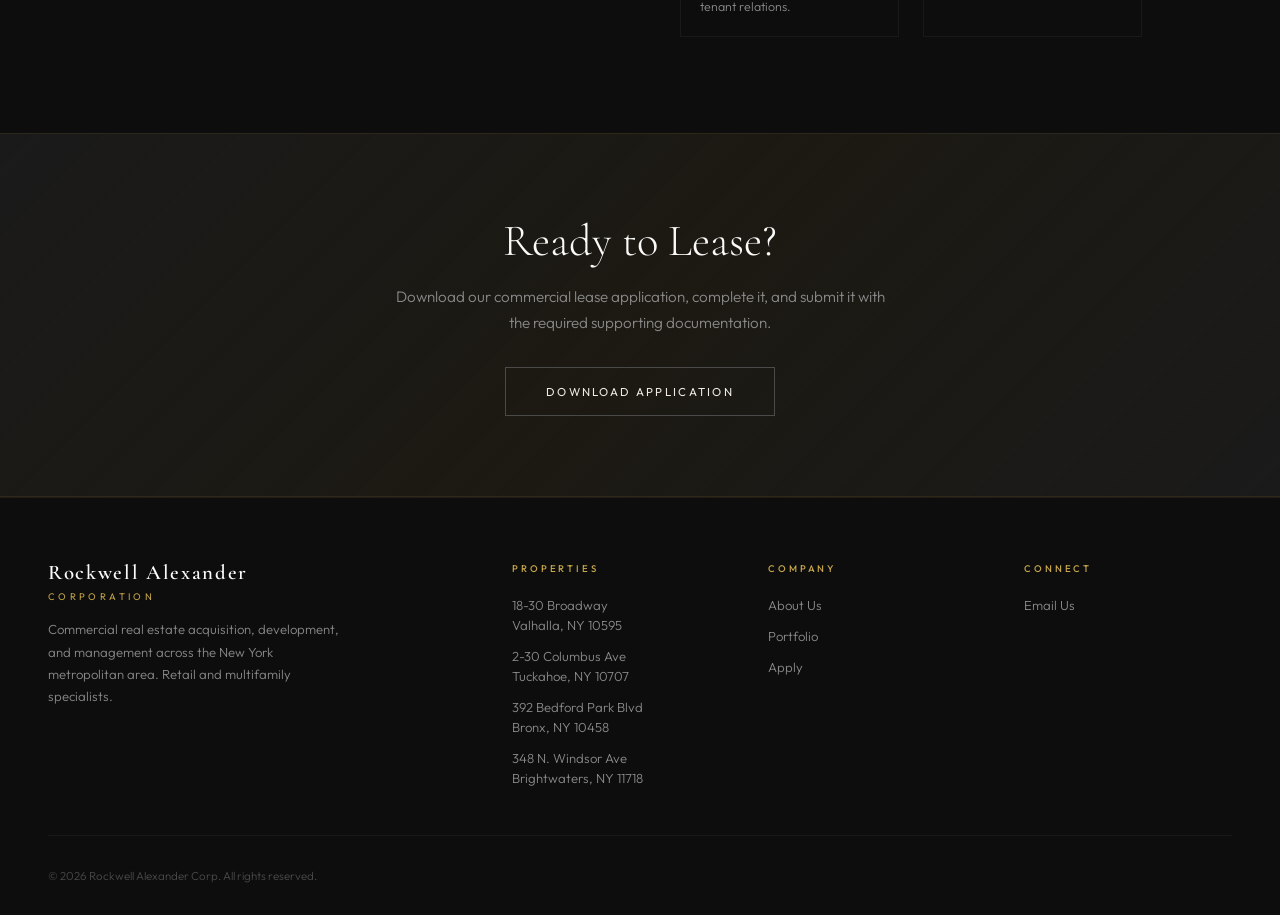
==== commit 22c2e850: "Update index.html" ====
--- a/index.html
+++ b/index.html
@@ -20,7 +20,7 @@
 nav.scrolled{background:rgba(13,13,13,0.97);backdrop-filter:blur(20px);padding:1rem 3rem;box-shadow:0 1px 0 rgba(201,168,76,0.1)}
 .logo{display:flex;flex-direction:column;text-decoration:none}
 .logo-main{font-family:var(--serif);font-size:1.6rem;font-weight:600;letter-spacing:0.08em;color:var(--white);line-height:1.1}
-.logo-sub{font-family:var(--sans);font-size:0.6rem;font-weight:400;letter-spacing:0.35em;text-transform:uppercase;color:var(--gold);margin-top:2px}
+.logo-sub{display:block;font-family:var(--sans);font-size:0.6rem;font-weight:400;letter-spacing:0.35em;text-transform:uppercase;color:var(--gold);margin-top:5px}
 .nav-links{display:flex;gap:2.5rem;list-style:none;align-items:center}
 .nav-links a{font-family:var(--sans);font-size:0.75rem;font-weight:400;letter-spacing:0.15em;text-transform:uppercase;color:var(--pearl);text-decoration:none;position:relative;transition:color 0.3s}
 .nav-links a::after{content:'';position:absolute;bottom:-4px;left:0;width:0;height:1px;background:var(--gold);transition:width 0.3s ease}
@@ -212,4 +212,4 @@
 const observer=new IntersectionObserver((entries)=>{entries.forEach((entry)=>{if(entry.isIntersecting){entry.target.classList.add('visible');observer.unobserve(entry.target)}})},{threshold:0.05,rootMargin:'0px 0px 50px 0px'});
 document.querySelectorAll('.reveal').forEach(el=>observer.observe(el));
 }else{document.querySelectorAll('.reveal').forEach(el=>el.classList.add('visible'))}
-document.querySelectorAll('a[href^="#"]').forEach(a=>{a.addEventListener('click',e=>{e.preventDefault();co
+document.querySelectorAll('a[href^="#"]').forEach(a=>{a.addEventListener('click',e=>{e.preven
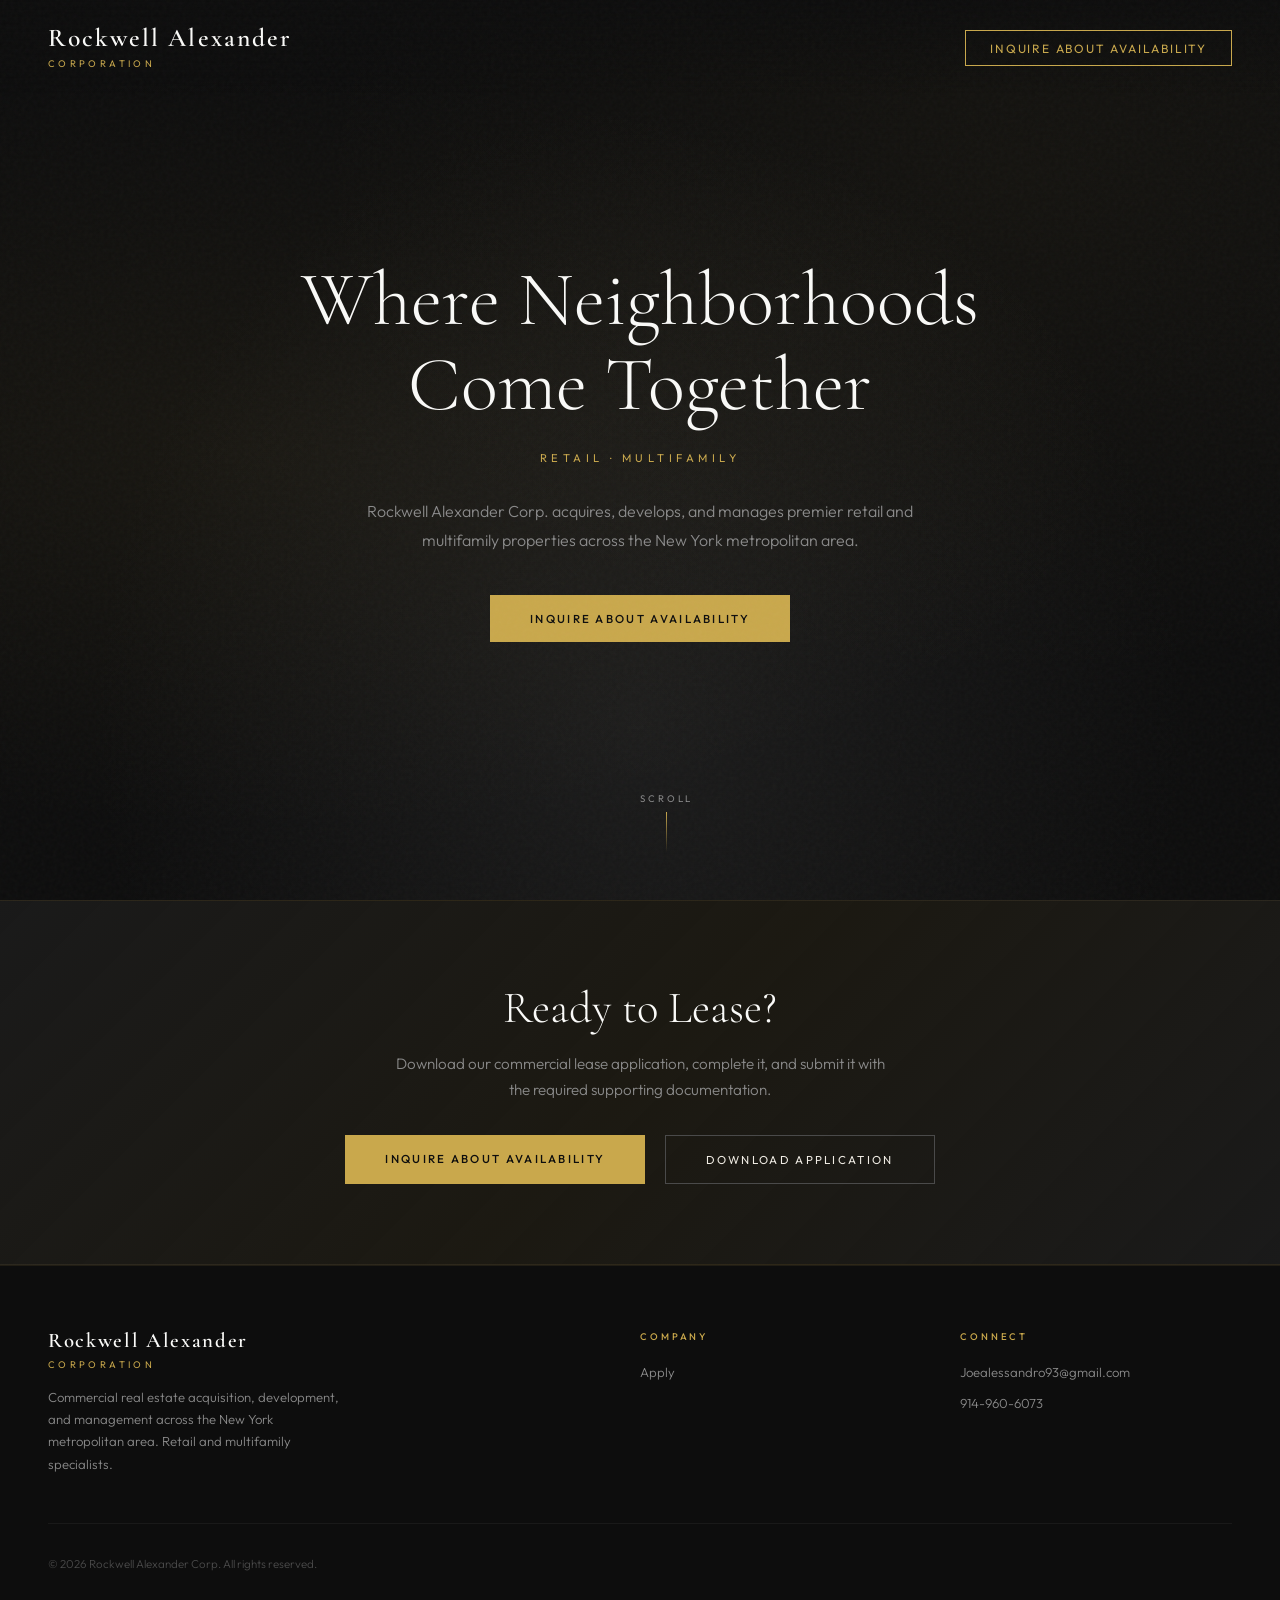
==== commit cbfd9814: "Remove portfolio, property listings, and about sections; keep only inquire and download CTA Co-Autho" ====
--- a/index.html
+++ b/index.html
@@ -101,7 +101,7 @@
 .cta-banner p{font-size:0.95rem;font-weight:300;color:var(--silver);margin-bottom:2rem;max-width:500px;margin-left:auto;margin-right:auto;line-height:1.7}
 .cta-buttons{display:flex;gap:1.2rem;justify-content:center;flex-wrap:wrap}
 footer{padding:4rem 3rem 2rem;border-top:1px solid rgba(201,168,76,0.1);background:var(--onyx)}
-.footer-top{max-width:1200px;margin:0 auto;display:grid;grid-template-columns:2fr 1fr 1fr 1fr;gap:3rem;margin-bottom:3rem}
+.footer-top{max-width:1200px;margin:0 auto;display:grid;grid-template-columns:2fr 1fr 1fr;gap:3rem;margin-bottom:3rem}
 .footer-brand .logo-main{font-size:1.3rem;margin-bottom:0.3rem}
 .footer-brand .logo-sub{margin-bottom:1rem}
 .footer-brand p{font-size:0.82rem;font-weight:300;color:var(--silver);line-height:1.7;max-width:300px}
@@ -124,8 +124,6 @@
 <nav id="navbar">
   <a class="logo" href="index.html"><span class="logo-main">Rockwell Alexander</span><span class="logo-sub">Corporation</span></a>
   <ul class="nav-links">
-    <li><a href="#properties">Portfolio</a></li>
-    <li><a href="#about">About</a></li>
     <li><a href="apply.html" class="nav-cta">Inquire About Availability</a></li>
     
   </ul>
@@ -140,7 +138,6 @@
     <p class="hero-desc">Rockwell Alexander Corp. acquires, develops, and manages premier retail and multifamily properties across the New York metropolitan area.</p>
     <div class="hero-buttons">
       <a href="apply.html" class="btn-primary">Inquire About Availability</a>
-      <a href="#properties" class="btn-outline">View Portfolio</a>
     </div>
   </div>
   <div class="scroll-indicator"><span>Scroll</span><div class="scroll-line"></div></div>
@@ -148,48 +145,12 @@
 
 
 
-<div class="section-header reveal" id="properties"><p class="eyebrow">Commercial Holdings</p><h2>Our Portfolio</h2><p>Retail storefronts and multifamily units across Westchester, the Bronx, and Long Island.</p></div>
-
-<section class="properties">
-  <div class="property-card reveal">
-    <div class="property-image"><div class="img-placeholder p1" style="padding:0"><img src="[data-uri]" alt="18-30 Broadway, Valhalla NY" style="width:100%;height:100%;object-fit:cover;display:block"></div><span class="property-tag">Apartments + Retail</span></div>
-    <div class="property-info"><p class="property-location">Valhalla, NY 10595</p><h3 class="property-address">18-30 Broadway</h3><div class="property-details"><div class="property-detail"><svg viewBox="0 0 24 24"><path d="M21 10c0 7-9 13-9 13s-9-6-9-13a9 9 0 0118 0z"/><circle cx="12" cy="10" r="3"/></svg><span>Westchester</span></div><div class="property-detail"><svg viewBox="0 0 24 24"><rect x="3" y="3" width="18" height="18" rx="2"/><path d="M3 9h18M9 21V9"/></svg><span>9 Apartments + 6 Retail</span></div></div><a href="apply.html" class="view-btn">Inquire</a></div>
-  </div>
-  <div class="property-card reveal">
-    <div class="property-image"><div class="img-placeholder p2" style="padding:0"><img src="[data-uri]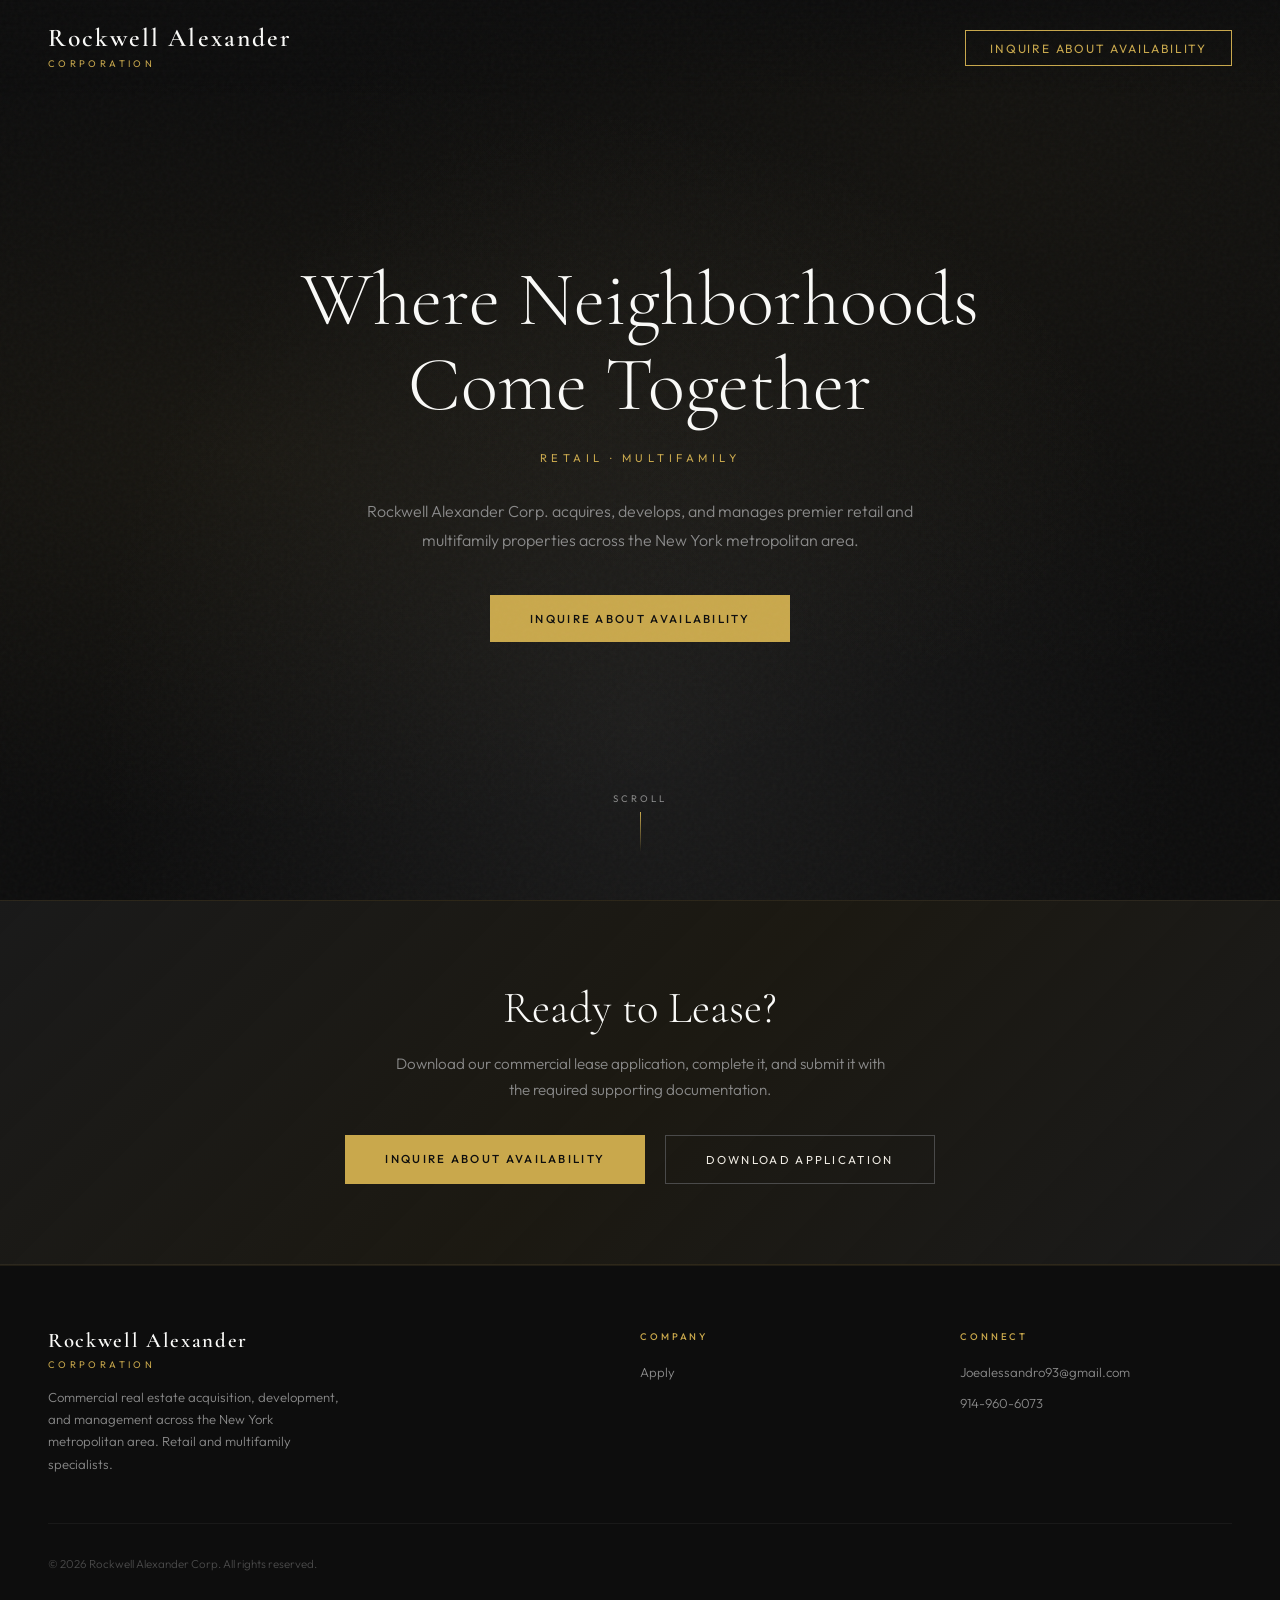
==== commit d4b5bd0f: "Fix scroll indicator centering on mobile Co-Authored-By: Claude Opus 4.6 <noreply@anthropic.com>" ====
--- a/index.html
+++ b/index.html
@@ -46,7 +46,7 @@
 .btn-primary:hover{background:var(--gold-light);transform:translateY(-2px);box-shadow:0 10px 30px rgba(201,168,76,0.2)}
 .btn-outline{display:inline-block;padding:1rem 2.5rem;background:transparent;color:var(--cream);font-family:var(--sans);font-size:0.72rem;font-weight:400;letter-spacing:0.2em;text-transform:uppercase;text-decoration:none;border:1px solid var(--slate);cursor:pointer;transition:all 0.3s ease}
 .btn-outline:hover{border-color:var(--gold);color:var(--gold)}
-.scroll-indicator{position:absolute;bottom:3rem;left:50%;transform:translateX(-50%);display:flex;flex-direction:column;align-items:center;gap:0.5rem;opacity:0;animation:fadeUp 1s ease 1.2s forwards}
+.scroll-indicator{position:absolute;bottom:3rem;left:0;right:0;margin:0 auto;width:fit-content;display:flex;flex-direction:column;align-items:center;gap:0.5rem;opacity:0;animation:fadeUp 1s ease 1.2s forwards}
 .scroll-indicator span{font-size:0.6rem;letter-spacing:0.3em;text-transform:uppercase;color:var(--silver)}
 .scroll-line{width:1px;height:40px;background:linear-gradient(180deg,var(--gold),transparent);animation:scrollPulse 2s ease-in-out infinite}
 @keyframes scrollPulse{0%,100%{opacity:0.3;transform:scaleY(0.5)}50%{opacity:1;transform:scaleY(1)}}
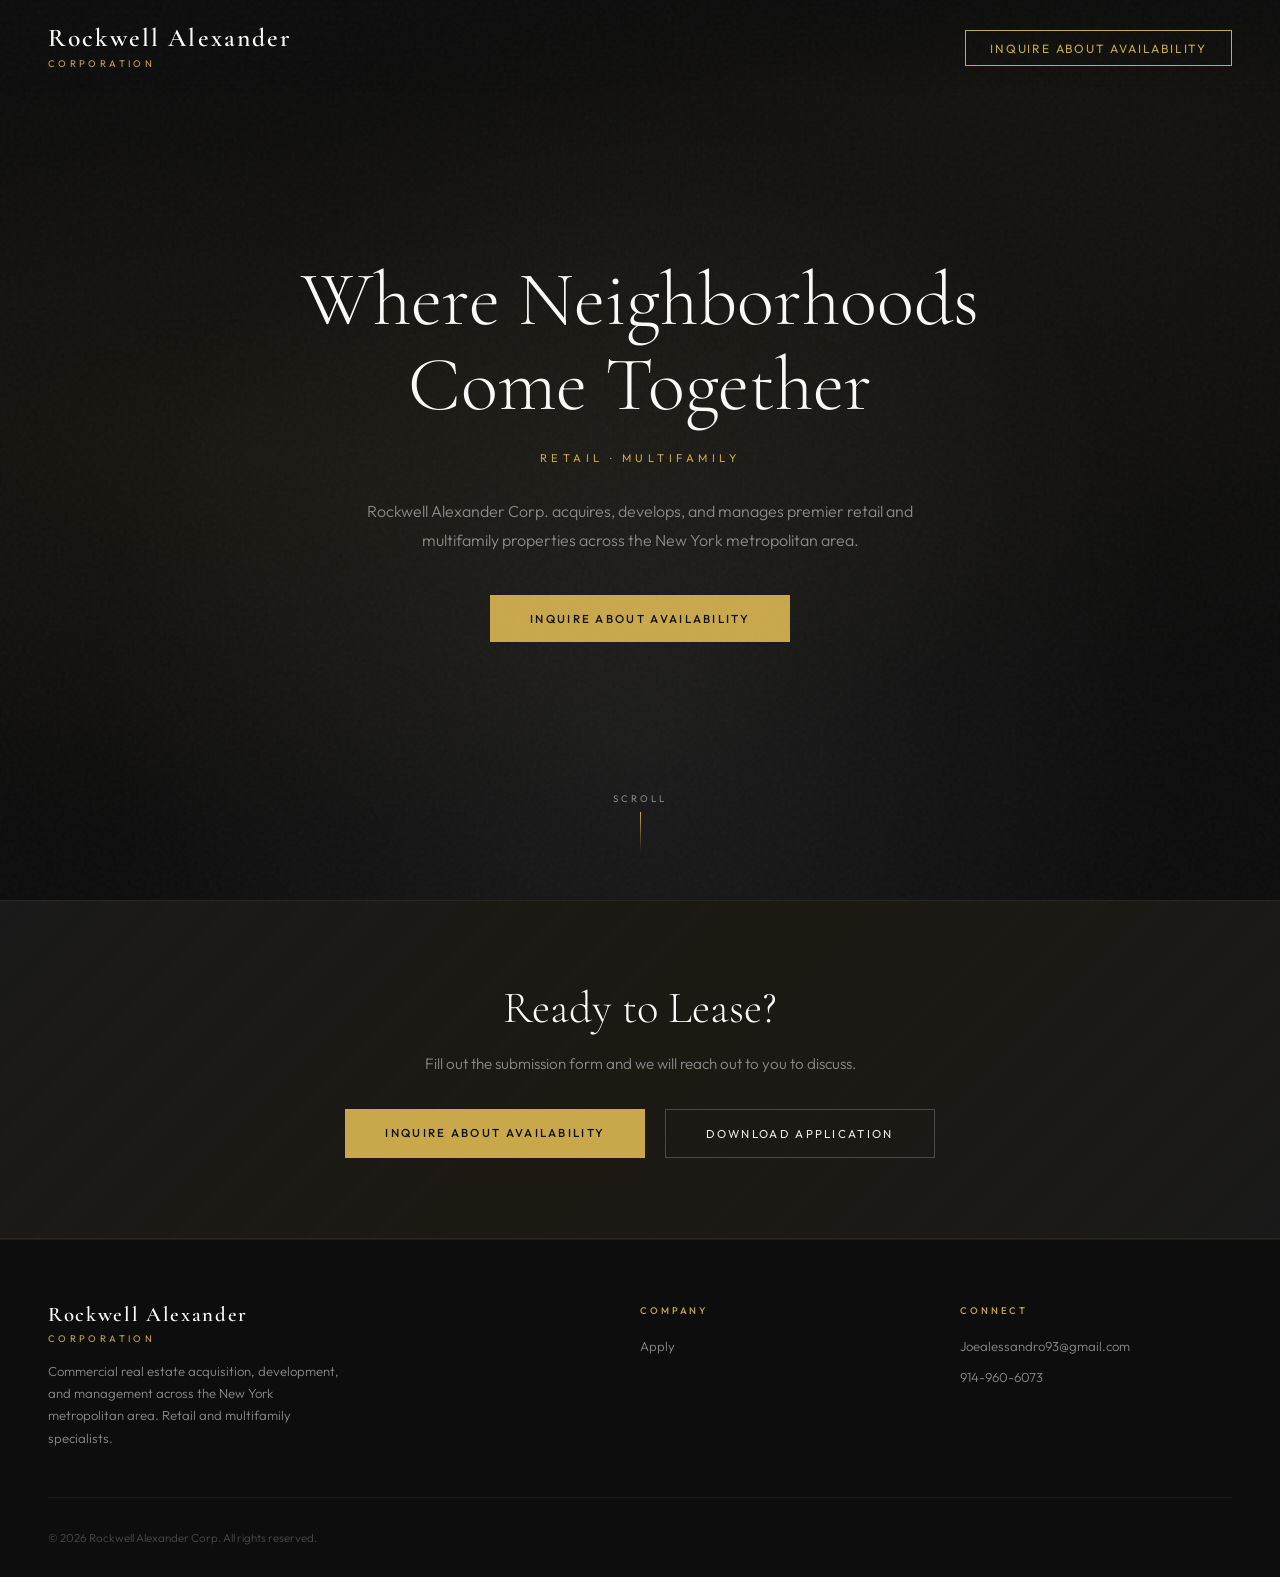
==== commit 53d62218: "Update Ready to Lease description text Co-Authored-By: Claude Opus 4.6 <noreply@anthropic.com>" ====
--- a/index.html
+++ b/index.html
@@ -148,7 +148,7 @@
 
 <section class="cta-banner reveal">
   <h2>Ready to Lease?</h2>
-  <p>Download our commercial lease application, complete it, and submit it with the required supporting documentation.</p>
+  <p>Fill out the submission form and we will reach out to you to discuss.</p>
   <div class="cta-buttons">
     <a href="apply.html" class="btn-primary">Inquire About Availability</a>
     <a href="RA_Commercial_Lease_Application.pdf" download class="btn-outline">Download Application</a>
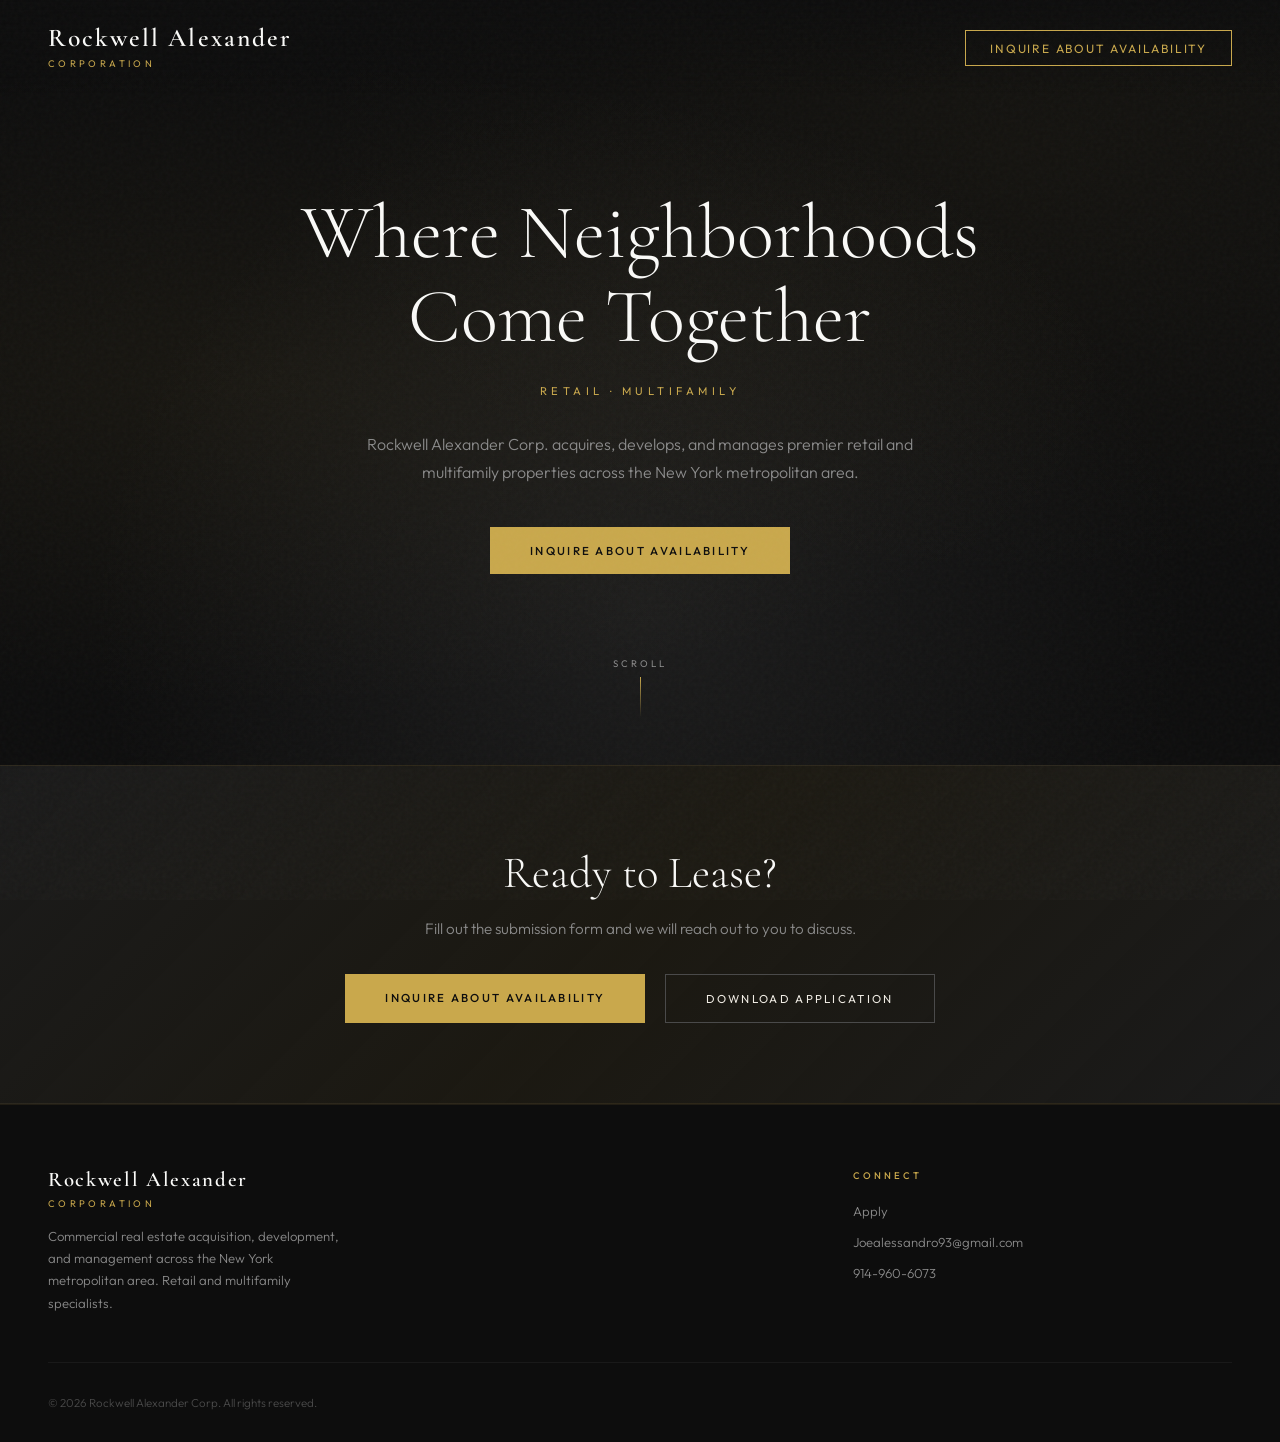
==== commit 4c7cbfd3: "Merge footer columns, reduce hero height for tighter layout Co-Authored-By: Claude Opus 4.6 <noreply" ====
--- a/index.html
+++ b/index.html
@@ -31,7 +31,7 @@
 .nav-cta::after{display:none!important}
 .menu-toggle{display:none;background:none;border:none;cursor:pointer;padding:0.5rem}
 .menu-toggle span{display:block;width:24px;height:1px;background:var(--cream);margin:6px 0}
-.hero{position:relative;height:100vh;min-height:700px;display:flex;align-items:center;justify-content:center;text-align:center;overflow:hidden}
+.hero{position:relative;height:85vh;min-height:550px;display:flex;align-items:center;justify-content:center;text-align:center;overflow:hidden}
 .hero-bg{position:absolute;inset:0;background:radial-gradient(ellipse at 20% 50%,rgba(201,168,76,0.06) 0%,transparent 60%),radial-gradient(ellipse at 80% 20%,rgba(201,168,76,0.04) 0%,transparent 50%),radial-gradient(ellipse at 50% 80%,rgba(42,42,42,0.5) 0%,transparent 60%),var(--onyx)}
 .hero-lines{display:none}
 @keyframes lineFloat{0%,100%{opacity:0;transform:translateY(-100%)}50%{opacity:1;transform:translateY(100%)}}
@@ -101,7 +101,7 @@
 .cta-banner p{font-size:0.95rem;font-weight:300;color:var(--silver);margin-bottom:2rem;max-width:500px;margin-left:auto;margin-right:auto;line-height:1.7}
 .cta-buttons{display:flex;gap:1.2rem;justify-content:center;flex-wrap:wrap}
 footer{padding:4rem 3rem 2rem;border-top:1px solid rgba(201,168,76,0.1);background:var(--onyx)}
-.footer-top{max-width:1200px;margin:0 auto;display:grid;grid-template-columns:2fr 1fr 1fr;gap:3rem;margin-bottom:3rem}
+.footer-top{max-width:1200px;margin:0 auto;display:grid;grid-template-columns:2fr 1fr;gap:3rem;margin-bottom:3rem}
 .footer-brand .logo-main{font-size:1.3rem;margin-bottom:0.3rem}
 .footer-brand .logo-sub{margin-bottom:1rem}
 .footer-brand p{font-size:0.82rem;font-weight:300;color:var(--silver);line-height:1.7;max-width:300px}
@@ -158,8 +158,7 @@
 <footer>
   <div class="footer-top">
     <div class="footer-brand"><span class="logo-main">Rockwell Alexander</span><span class="logo-sub">Corporation</span><p>Commercial real estate acquisition, development, and management across the New York metropolitan area. Retail and multifamily specialists.</p></div>
-    <div class="footer-col"><h4>Company</h4><ul><li><a href="apply.html">Apply</a></li></ul></div>
-    <div class="footer-col"><h4>Connect</h4><ul><li><a href="mailto:Joealessandro93@gmail.com">Joealessandro93@gmail.com</a></li><li><a href="tel:9149606073">914-960-6073</a></li></ul></div>
+    <div class="footer-col"><h4>Connect</h4><ul><li><a href="apply.html">Apply</a></li><li><a href="mailto:Joealessandro93@gmail.com">Joealessandro93@gmail.com</a></li><li><a href="tel:9149606073">914-960-6073</a></li></ul></div>
   </div>
   <div class="footer-bottom"><span>&copy; 2026 Rockwell Alexander Corp. All rights reserved.</span></div>
 </footer>
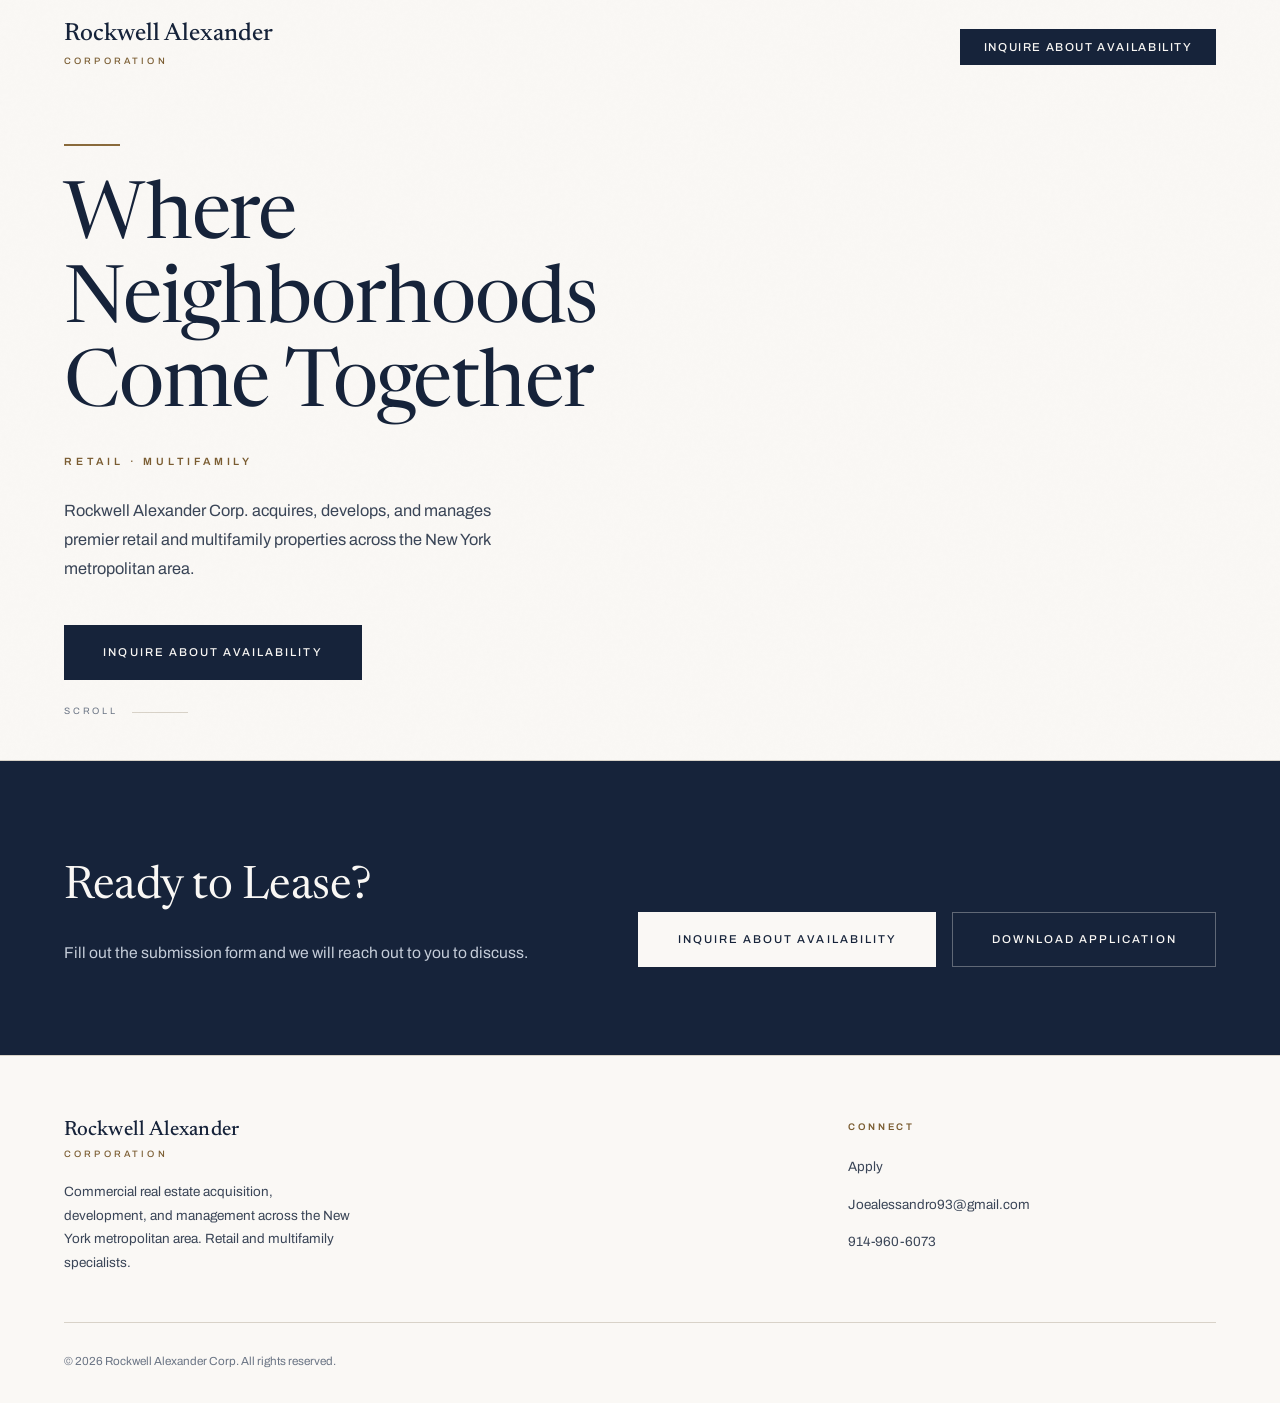
==== commit d390d1cd: "Add files via upload color changes, navy" ====
--- a/index.html
+++ b/index.html
@@ -2,6 +2,7 @@
 <html lang="en">
 <head>
 <meta charset="UTF-8">
+<meta name="theme-color" content="#FAF8F5">
 <meta name="viewport" content="width=device-width, initial-scale=1.0">
 <title>Rockwell Alexander Corp. | Commercial Real Estate</title>
 <meta property="og:title" content="Rockwell Alexander Corp.">
@@ -9,116 +10,10 @@
 <meta property="og:image" content="https://rockwell-alexander-site.vercel.app/og-image.png">
 <meta property="og:type" content="website">
 <link rel="apple-touch-icon" sizes="180x180" href="apple-touch-icon.png">
-<link href="https://fonts.googleapis.com/css2?family=Cormorant+Garamond:ital,wght@0,300;0,400;0,500;0,600;0,700;1,300;1,400&family=Outfit:wght@300;400;500;600&display=swap" rel="stylesheet">
-<style>
-*,*::before,*::after{margin:0;padding:0;box-sizing:border-box}
-:root{--onyx:#0d0d0d;--charcoal:#1a1a1a;--graphite:#2a2a2a;--slate:#4a4a4a;--silver:#8a8a8a;--pearl:#c8c4bc;--cream:#f0ece4;--gold:#c9a84c;--gold-light:#dfc06f;--white:#fafaf8;--serif:'Cormorant Garamond',Georgia,serif;--sans:'Outfit',system-ui,sans-serif}
-html{scroll-behavior:smooth}
-body{font-family:var(--sans);background:var(--onyx);color:var(--cream);overflow-x:hidden;-webkit-font-smoothing:antialiased}
-body::after{content:'';position:fixed;inset:0;background-image:url("data:image/svg+xml,%3Csvg viewBox='0 0 256 256' xmlns='http://www.w3.org/2000/svg'%3E%3Cfilter id='noise'%3E%3CfeTurbulence type='fractalNoise' baseFrequency='0.9' numOctaves='4' stitchTiles='stitch'/%3E%3C/filter%3E%3Crect width='100%25' height='100%25' filter='url(%23noise)' opacity='0.03'/%3E%3C/svg%3E");pointer-events:none;z-index:9999}
-nav{position:fixed;top:0;left:0;right:0;z-index:100;padding:1.5rem 3rem;display:flex;justify-content:space-between;align-items:center;background:linear-gradient(180deg,rgba(13,13,13,0.95) 0%,rgba(13,13,13,0) 100%);transition:all 0.4s ease}
-nav.scrolled{background:rgba(13,13,13,0.97);backdrop-filter:blur(20px);padding:1rem 3rem;box-shadow:0 1px 0 rgba(201,168,76,0.1)}
-.logo{display:flex;flex-direction:column;text-decoration:none}
-.logo-main{font-family:var(--serif);font-size:1.6rem;font-weight:600;letter-spacing:0.08em;color:var(--white);line-height:1.1}
-.logo-sub{display:block;font-family:var(--sans);font-size:0.6rem;font-weight:400;letter-spacing:0.35em;text-transform:uppercase;color:var(--gold);margin-top:5px}
-.nav-links{display:flex;gap:2.5rem;list-style:none;align-items:center}
-.nav-links a{font-family:var(--sans);font-size:0.75rem;font-weight:400;letter-spacing:0.15em;text-transform:uppercase;color:var(--pearl);text-decoration:none;position:relative;transition:color 0.3s}
-.nav-links a::after{content:'';position:absolute;bottom:-4px;left:0;width:0;height:1px;background:var(--gold);transition:width 0.3s ease}
-.nav-links a:hover{color:var(--gold)}
-.nav-links a:hover::after{width:100%}
-.nav-cta{padding:0.6rem 1.5rem!important;border:1px solid var(--gold);color:var(--gold)!important;transition:all 0.3s ease!important}
-.nav-cta:hover{background:var(--gold);color:var(--onyx)!important}
-.nav-cta::after{display:none!important}
-.menu-toggle{display:none;background:none;border:none;cursor:pointer;padding:0.5rem}
-.menu-toggle span{display:block;width:24px;height:1px;background:var(--cream);margin:6px 0}
-.hero{position:relative;height:85vh;min-height:550px;display:flex;align-items:center;justify-content:center;text-align:center;overflow:hidden}
-.hero-bg{position:absolute;inset:0;background:radial-gradient(ellipse at 20% 50%,rgba(201,168,76,0.06) 0%,transparent 60%),radial-gradient(ellipse at 80% 20%,rgba(201,168,76,0.04) 0%,transparent 50%),radial-gradient(ellipse at 50% 80%,rgba(42,42,42,0.5) 0%,transparent 60%),var(--onyx)}
-.hero-lines{display:none}
-@keyframes lineFloat{0%,100%{opacity:0;transform:translateY(-100%)}50%{opacity:1;transform:translateY(100%)}}
-.hero-content{position:relative;z-index:2;max-width:900px;padding:0 2rem}
-.hero-eyebrow{font-size:0.7rem;font-weight:400;letter-spacing:0.4em;text-transform:uppercase;color:var(--gold);margin-top:0.5rem;margin-bottom:2rem;opacity:0;animation:fadeUp 1s ease 0.3s forwards}
-.hero h1{font-family:var(--serif);font-size:clamp(2.8rem,6vw,5.5rem);font-weight:300;line-height:1.1;color:var(--white);margin-bottom:1.5rem;opacity:0;animation:fadeUp 1s ease 0.5s forwards}
-.hero h1 em{font-style:italic;color:var(--gold);font-weight:400}
-.hero-desc{font-size:1rem;font-weight:300;line-height:1.8;color:var(--silver);max-width:580px;margin:0 auto 2.5rem;opacity:0;animation:fadeUp 1s ease 0.7s forwards}
-.hero-buttons{display:flex;gap:1.2rem;justify-content:center;flex-wrap:wrap;opacity:0;animation:fadeUp 1s ease 0.9s forwards}
-@keyframes fadeUp{from{opacity:0;transform:translateY(30px)}to{opacity:1;transform:translateY(0)}}
-.btn-primary{display:inline-block;padding:1rem 2.5rem;background:var(--gold);color:var(--onyx);font-family:var(--sans);font-size:0.72rem;font-weight:500;letter-spacing:0.2em;text-transform:uppercase;text-decoration:none;border:none;cursor:pointer;transition:all 0.3s ease}
-.btn-primary:hover{background:var(--gold-light);transform:translateY(-2px);box-shadow:0 10px 30px rgba(201,168,76,0.2)}
-.btn-outline{display:inline-block;padding:1rem 2.5rem;background:transparent;color:var(--cream);font-family:var(--sans);font-size:0.72rem;font-weight:400;letter-spacing:0.2em;text-transform:uppercase;text-decoration:none;border:1px solid var(--slate);cursor:pointer;transition:all 0.3s ease}
-.btn-outline:hover{border-color:var(--gold);color:var(--gold)}
-.scroll-indicator{position:absolute;bottom:3rem;left:0;right:0;margin:0 auto;width:fit-content;display:flex;flex-direction:column;align-items:center;gap:0.5rem;opacity:0;animation:fadeUp 1s ease 1.2s forwards}
-.scroll-indicator span{font-size:0.6rem;letter-spacing:0.3em;text-transform:uppercase;color:var(--silver)}
-.scroll-line{width:1px;height:40px;background:linear-gradient(180deg,var(--gold),transparent);animation:scrollPulse 2s ease-in-out infinite}
-@keyframes scrollPulse{0%,100%{opacity:0.3;transform:scaleY(0.5)}50%{opacity:1;transform:scaleY(1)}}
-.stats{display:grid;grid-template-columns:repeat(4,1fr);border-top:1px solid rgba(201,168,76,0.15);border-bottom:1px solid rgba(201,168,76,0.15)}
-.stat-item{padding:3rem 2rem;text-align:center;border-right:1px solid rgba(201,168,76,0.08);transition:background 0.3s ease}
-.stat-item:last-child{border-right:none}
-.stat-item:hover{background:rgba(201,168,76,0.03)}
-.stat-number{font-family:var(--serif);font-size:2.5rem;font-weight:300;color:var(--gold);line-height:1;margin-bottom:0.5rem}
-.stat-label{font-size:0.65rem;font-weight:400;letter-spacing:0.25em;text-transform:uppercase;color:var(--silver)}
-.section-header{text-align:center;padding:6rem 2rem 4rem}
-.section-header .eyebrow{font-size:0.65rem;font-weight:400;letter-spacing:0.4em;text-transform:uppercase;color:var(--gold);margin-bottom:1.2rem}
-.section-header h2{font-family:var(--serif);font-size:clamp(2rem,4vw,3.2rem);font-weight:300;color:var(--white);line-height:1.2}
-.section-header p{margin-top:1rem;font-size:0.95rem;font-weight:300;color:var(--silver);max-width:500px;margin-left:auto;margin-right:auto;line-height:1.7}
-.properties{padding:0 3rem 6rem;display:grid;grid-template-columns:repeat(2,1fr);gap:2rem;max-width:1300px;margin:0 auto}
-.property-card{position:relative;background:var(--charcoal);overflow:hidden;cursor:pointer;transition:all 0.5s cubic-bezier(0.25,0.46,0.45,0.94);border:1px solid rgba(255,255,255,0.04)}
-.property-card:hover{transform:translateY(-6px);border-color:rgba(201,168,76,0.2);box-shadow:0 30px 60px rgba(0,0,0,0.4)}
-.property-image{position:relative;height:320px;overflow:hidden}
-.property-image .img-placeholder{width:100%;height:100%;display:flex;align-items:center;justify-content:center;position:relative}
-.property-image .img-placeholder.p1{background:linear-gradient(135deg,#1a1f2e 0%,#0d1117 50%,#1a1510 100%)}
-.property-image .img-placeholder.p2{background:linear-gradient(135deg,#1a1a10 0%,#0d1117 50%,#101a1a 100%)}
-.property-image .img-placeholder.p3{background:linear-gradient(135deg,#1a1015 0%,#0d1117 50%,#151a10 100%)}
-.property-image .img-placeholder.p4{background:linear-gradient(135deg,#10151a 0%,#0d1117 50%,#1a1510 100%)}
-.property-image .img-placeholder svg{position:absolute;opacity:0.08;width:120px;height:120px}
-.property-tag{position:absolute;top:1.2rem;left:1.2rem;padding:0.4rem 1rem;background:rgba(13,13,13,0.85);backdrop-filter:blur(10px);font-size:0.6rem;font-weight:500;letter-spacing:0.2em;text-transform:uppercase;color:var(--gold);border:1px solid rgba(201,168,76,0.2)}
-.property-info{padding:2rem}
-.property-location{font-size:0.6rem;font-weight:400;letter-spacing:0.25em;text-transform:uppercase;color:var(--gold);margin-bottom:0.6rem}
-.property-address{font-family:var(--serif);font-size:1.4rem;font-weight:500;color:var(--white);line-height:1.3;margin-bottom:1rem}
-.property-details{display:flex;gap:1.5rem;padding-top:1rem;border-top:1px solid rgba(255,255,255,0.06)}
-.property-detail{display:flex;align-items:center;gap:0.5rem}
-.property-detail svg{width:16px;height:16px;stroke:var(--gold);fill:none;stroke-width:1.5}
-.property-detail span{font-size:0.78rem;color:var(--pearl);font-weight:300}
-.property-card .view-btn{display:block;margin-top:1.2rem;padding:0.8rem 0;text-align:center;font-size:0.65rem;font-weight:400;letter-spacing:0.25em;text-transform:uppercase;color:var(--gold);border:1px solid rgba(201,168,76,0.25);text-decoration:none;transition:all 0.3s ease}
-.property-card .view-btn:hover{background:var(--gold);color:var(--onyx)}
-.about{padding:6rem 3rem;max-width:1100px;margin:0 auto;display:grid;grid-template-columns:1fr 1fr;gap:5rem;align-items:center;border-top:1px solid rgba(201,168,76,0.1)}
-.about-visual{position:relative;height:500px}
-.about-box{position:absolute;border:1px solid rgba(201,168,76,0.15)}
-.about-box.box1{top:0;left:0;width:75%;height:65%;background:linear-gradient(135deg,var(--charcoal),var(--graphite))}
-.about-box.box2{bottom:0;right:0;width:65%;height:55%;background:linear-gradient(135deg,rgba(201,168,76,0.08),rgba(201,168,76,0.02));border-color:rgba(201,168,76,0.2)}
-.about-box.box3{top:50%;left:50%;transform:translate(-50%,-50%);width:140px;height:140px;display:flex;align-items:center;justify-content:center;background:var(--onyx);border-color:var(--gold);z-index:2}
-.about-box.box3 span{font-family:var(--serif);font-size:2.5rem;font-weight:300;color:var(--gold);font-style:italic}
-.about-text .eyebrow{font-size:0.65rem;font-weight:400;letter-spacing:0.4em;text-transform:uppercase;color:var(--gold);margin-bottom:1.2rem}
-.about-text h2{font-family:var(--serif);font-size:2.5rem;font-weight:300;color:var(--white);margin-bottom:1.5rem;line-height:1.2}
-.about-text p{font-size:0.92rem;font-weight:300;color:var(--silver);line-height:1.9;margin-bottom:1rem}
-.about-values{display:grid;grid-template-columns:1fr 1fr;gap:1.5rem;margin-top:2rem}
-.value-item{padding:1.2rem;border:1px solid rgba(255,255,255,0.05);transition:border-color 0.3s}
-.value-item:hover{border-color:rgba(201,168,76,0.2)}
-.value-item h4{font-family:var(--serif);font-size:1.1rem;font-weight:500;color:var(--cream);margin-bottom:0.3rem}
-.value-item p{font-size:0.78rem;line-height:1.6;margin-bottom:0}
-
-.cta-banner{padding:5rem 3rem;background:linear-gradient(135deg,var(--charcoal) 0%,rgba(201,168,76,0.08) 50%,var(--charcoal) 100%);border-top:1px solid rgba(201,168,76,0.1);border-bottom:1px solid rgba(201,168,76,0.1);text-align:center}
-.cta-banner h2{font-family:var(--serif);font-size:clamp(1.8rem,3.5vw,2.8rem);font-weight:300;color:var(--white);margin-bottom:1rem}
-.cta-banner p{font-size:0.95rem;font-weight:300;color:var(--silver);margin-bottom:2rem;max-width:500px;margin-left:auto;margin-right:auto;line-height:1.7}
-.cta-buttons{display:flex;gap:1.2rem;justify-content:center;flex-wrap:wrap}
-footer{padding:4rem 3rem 2rem;border-top:1px solid rgba(201,168,76,0.1);background:var(--onyx)}
-.footer-top{max-width:1200px;margin:0 auto;display:grid;grid-template-columns:2fr 1fr;gap:3rem;margin-bottom:3rem}
-.footer-brand .logo-main{font-size:1.3rem;margin-bottom:0.3rem}
-.footer-brand .logo-sub{margin-bottom:1rem}
-.footer-brand p{font-size:0.82rem;font-weight:300;color:var(--silver);line-height:1.7;max-width:300px}
-.footer-col h4{font-size:0.6rem;font-weight:500;letter-spacing:0.3em;text-transform:uppercase;color:var(--gold);margin-bottom:1.2rem}
-.footer-col ul{list-style:none;display:flex;flex-direction:column;gap:0.7rem}
-.footer-col a{font-size:0.82rem;font-weight:300;color:var(--silver);text-decoration:none;transition:color 0.3s}
-.footer-col a:hover{color:var(--gold)}
-.footer-bottom{max-width:1200px;margin:0 auto;padding-top:2rem;border-top:1px solid rgba(255,255,255,0.05);display:flex;justify-content:space-between;align-items:center}
-.footer-bottom span{font-size:0.72rem;font-weight:300;color:var(--slate)}
-.footer-social{display:flex;gap:1rem}
-.footer-social a{width:36px;height:36px;display:flex;align-items:center;justify-content:center;border:1px solid rgba(255,255,255,0.08);color:var(--silver);text-decoration:none;font-size:0.8rem;transition:all 0.3s}
-.footer-social a:hover{border-color:var(--gold);color:var(--gold)}
-@media(max-width:1024px){.properties{grid-template-columns:1fr 1fr;gap:1.5rem;padding:0 2rem 4rem}.about{grid-template-columns:1fr;gap:3rem;padding:4rem 2rem}.about-visual{height:350px}.footer-top{grid-template-columns:1fr 1fr}}
-@media(max-width:768px){nav{padding:1rem 1.5rem;position:relative}.nav-links{display:none}.nav-links.show{display:flex;flex-direction:column;position:absolute;top:100%;left:0;right:0;background:rgba(13,13,13,0.98);padding:1.5rem 2rem;gap:0;border-bottom:1px solid rgba(201,168,76,0.15);z-index:100;backdrop-filter:blur(10px)}.nav-links.show li a{padding:0.8rem 0;display:block;font-size:0.9rem}.menu-toggle{display:block}.properties{grid-template-columns:1fr;padding:0 1.5rem 4rem}.stats{grid-template-columns:repeat(2,1fr)}.stat-item{padding:2rem 1rem}.footer-top{grid-template-columns:1fr;gap:2rem}.footer-bottom{flex-direction:column;gap:1rem;text-align:center}.hero h1{font-size:2.2rem}.hero p{font-size:0.85rem;padding:0 1rem}.section-header{padding:3rem 1.5rem 2rem}.section-header h2{font-size:1.8rem}.about-text h2{font-size:1.8rem}.cta-banner{padding:3rem 1.5rem}.cta-banner h2{font-size:1.5rem}}
-.js-enabled .reveal{opacity:0;transform:translateY(40px);transition:all 0.8s cubic-bezier(0.25,0.46,0.45,0.94)}
-.js-enabled .reveal.visible{opacity:1;transform:translateY(0)}
-</style>
+<link rel="preconnect" href="https://fonts.googleapis.com">
+<link rel="preconnect" href="https://fonts.gstatic.com" crossorigin>
+<link href="https://fonts.googleapis.com/css2?family=Archivo:wght@400;500;600&family=Newsreader:ital,opsz,wght@0,6..72,300;0,6..72,400;0,6..72,500;0,6..72,600;1,6..72,300;1,6..72,400&display=swap" rel="stylesheet">
+<link rel="stylesheet" href="styles.css">
 </head>
 <body>
 <nav id="navbar">
@@ -147,11 +42,13 @@
 
 
 <section class="cta-banner reveal">
+  <div class="cta-inner">
   <h2>Ready to Lease?</h2>
   <p>Fill out the submission form and we will reach out to you to discuss.</p>
   <div class="cta-buttons">
     <a href="apply.html" class="btn-primary">Inquire About Availability</a>
     <a href="RA_Commercial_Lease_Application.pdf" download class="btn-outline">Download Application</a>
+  </div>
   </div>
 </section>
 
@@ -163,12 +60,26 @@
   <div class="footer-bottom"><span>&copy; 2026 Rockwell Alexander Corp. All rights reserved.</span></div>
 </footer>
 
-<script data-cfasync="false" src="/cdn-cgi/scripts/5c5dd728/cloudflare-static/email-decode.min.js"></script><script>
+<script>
 document.documentElement.classList.add('js-enabled');
 const navbar=document.getElementById('navbar');
-window.addEventListener('scroll',()=>{navbar.classList.toggle('scrolled',window.scrollY>50)});
+if(navbar){window.addEventListener('scroll',()=>{navbar.classList.toggle('scrolled',window.scrollY>50)});}
 if('IntersectionObserver' in window){
-const observer=new IntersectionObserver((entries)=>{entries.forEach((entry)=>{if(entry.isIntersecting){entry.target.classList.add('visible');observer.unobserve(entry.target)}})},{threshold:0.05,rootMargin:'0px 0px 50px 0px'});
-document.querySelectorAll('.reveal').forEach(el=>observer.observe(el));
-}else{document.querySelectorAll('.reveal').forEach(el=>el.classList.add('visible'))}
-document.querySelectorAll('a[href^="#"]').forEach(a=>{a.addEventListener('click',e=>{e.preventDefault();co
+  const observer=new IntersectionObserver((entries)=>{entries.forEach((entry)=>{if(entry.isIntersecting){entry.target.classList.add('visible');observer.unobserve(entry.target)}})},{threshold:0.05,rootMargin:'0px 0px 50px 0px'});
+  document.querySelectorAll('.reveal').forEach(el=>observer.observe(el));
+}else{
+  document.querySelectorAll('.reveal').forEach(el=>el.classList.add('visible'));
+}
+document.querySelectorAll('a[href^="#"]').forEach(a=>{
+  a.addEventListener('click',e=>{
+    const target=document.querySelector(a.getAttribute('href'));
+    if(!target)return;
+    e.preventDefault();
+    target.scrollIntoView({behavior:'smooth',block:'start'});
+    const menu=document.querySelector('.nav-links');
+    if(menu)menu.classList.remove('show');
+  });
+});
+</script>
+</body>
+</html>
--- a/styles.css
+++ b/styles.css
@@ -0,0 +1,465 @@
+/* ══════════════════════════════════════════════════════════════
+   Rockwell Alexander Corp. — site stylesheet
+   Shared by index.html, apply.html, contact.html.
+   Palette: warm off-white paper, ink navy, one brass accent.
+   ══════════════════════════════════════════════════════════════ */
+
+:root{
+  /* ── palette ── */
+  --paper:#faf8f5;      /* page background — warm off-white, not pure white */
+  --card:#ffffff;       /* panels; lifts off paper without a shadow */
+  --ink:#16233a;        /* navy — headlines, nav, footer, the dark band */
+  --ink-soft:#233350;   /* button hover only */
+  --body:#3a4557;       /* running text; full navy vibrates at small sizes */
+  --mute:#6b7585;       /* captions, meta, placeholders */
+  --rule:#d8d2c8;       /* hairlines, borders, dividers */
+  --rule-soft:#e7e2d9;
+  --brass:#8a6a3b;      /* rules + fills on paper */
+  --brass2:#7a5c31;     /* brass as TEXT on paper  (5.8:1) */
+  --brass3:#c9a96a;     /* brass as TEXT on navy   (7.0:1) */
+  --avail:#2f5d50;      /* status: available */
+  --leased:#8c7a66;     /* status: leased */
+  --alert:#9a3324;      /* required asterisks, remove actions */
+
+  /* ── type ── */
+  --serif:'Newsreader','Iowan Old Style',Georgia,'Times New Roman',serif;
+  --sans:'Archivo',-apple-system,BlinkMacSystemFont,'Segoe UI',sans-serif;
+
+  /* ── layout ── */
+  --gut:clamp(1.5rem,5vw,4.5rem);
+  --wide:1300px;
+  --mid:1100px;
+
+  /* ── legacy aliases: anything still calling the old dark-theme
+        names resolves to the new palette instead of black/gold ── */
+  --onyx:var(--ink); --charcoal:var(--card); --graphite:var(--rule);
+  --slate:var(--mute); --silver:var(--mute); --pearl:var(--body);
+  --cream:var(--body); --white:var(--ink);
+  --gold:var(--brass2); --gold-light:var(--brass);
+}
+
+*,*::before,*::after{margin:0;padding:0;box-sizing:border-box}
+html{scroll-behavior:smooth;-webkit-text-size-adjust:100%}
+body{font-family:var(--sans);background:var(--paper);color:var(--body);
+  overflow-x:hidden;-webkit-font-smoothing:antialiased;font-size:16px;line-height:1.65;min-height:100vh}
+
+/* paper grain — grayscale, multiplied, barely there */
+body::after{content:'';position:fixed;inset:0;background-image:url("data:image/svg+xml,%3Csvg viewBox='0 0 256 256' xmlns='http://www.w3.org/2000/svg'%3E%3Cfilter id='n'%3E%3CfeTurbulence type='fractalNoise' baseFrequency='0.85' numOctaves='4' stitchTiles='stitch'/%3E%3CfeColorMatrix type='saturate' values='0'/%3E%3C/filter%3E%3Crect width='100%25' height='100%25' filter='url(%23n)' opacity='0.4'/%3E%3C/svg%3E");
+  opacity:.05;mix-blend-mode:multiply;pointer-events:none;z-index:9999}
+
+::selection{background:var(--ink);color:var(--paper)}
+a:focus-visible,button:focus-visible,input:focus-visible,
+select:focus-visible,textarea:focus-visible{outline:2px solid var(--brass2);outline-offset:3px}
+img{max-width:100%;display:block}
+
+/* ═══ NAV ═══════════════════════════════════════════════════════ */
+nav{position:fixed;top:0;left:0;right:0;z-index:100;padding:1.4rem var(--gut);
+  display:flex;justify-content:space-between;align-items:center;
+  background:var(--paper);border-bottom:1px solid transparent;
+  transition:padding .3s ease,border-color .3s ease}
+nav.scrolled,body.subpage nav{border-bottom-color:var(--rule)}
+nav.scrolled{padding:.85rem var(--gut)}
+.logo{display:flex;flex-direction:column;text-decoration:none}
+.logo-main{font-family:var(--serif);font-size:1.55rem;font-weight:500;
+  letter-spacing:.005em;color:var(--ink);line-height:1.05}
+.logo-sub{display:block;font-family:var(--sans);font-size:.58rem;font-weight:500;
+  letter-spacing:.34em;text-transform:uppercase;color:var(--brass2);margin-top:6px}
+.nav-links{display:flex;gap:2.25rem;list-style:none;align-items:center}
+.nav-links a{font-family:var(--sans);font-size:.72rem;font-weight:500;letter-spacing:.14em;
+  text-transform:uppercase;color:var(--ink);text-decoration:none;position:relative;transition:color .2s}
+.nav-links a::after{content:'';position:absolute;bottom:-5px;left:0;width:0;height:1px;
+  background:var(--brass);transition:width .25s ease}
+.nav-links a:hover::after,.nav-links .active::after{width:100%}
+.nav-links .active{color:var(--brass2)}
+.nav-cta,.nav-links a.nav-btn{padding:.7rem 1.4rem!important;background:var(--ink);
+  color:var(--paper)!important;border:1px solid var(--ink)!important;
+  transition:background .2s ease,color .2s ease!important}
+.nav-cta:hover,.nav-links a.nav-btn:hover{background:transparent;color:var(--ink)!important}
+.nav-cta::after,.nav-links a.nav-btn::after{display:none!important}
+.menu-toggle{display:none;background:none;border:none;cursor:pointer;padding:.5rem}
+.menu-toggle span{display:block;width:24px;height:1px;background:var(--ink);margin:6px 0}
+
+/* ═══ BUTTONS ═══════════════════════════════════════════════════ */
+.btn-primary,.btn-outline{display:inline-block;padding:1.05rem 2.4rem;font-family:var(--sans);
+  font-size:.71rem;letter-spacing:.18em;text-transform:uppercase;text-decoration:none;
+  cursor:pointer;border-radius:0;font-weight:500;
+  transition:background .2s ease,color .2s ease,border-color .2s ease}
+.btn-primary{background:var(--ink);color:var(--paper);border:1px solid var(--ink)}
+.btn-primary:hover{background:var(--ink-soft);border-color:var(--ink-soft)}
+.btn-outline{background:transparent;color:var(--ink);border:1px solid var(--rule)}
+.btn-outline:hover{border-color:var(--ink);background:var(--card)}
+
+/* ═══ HERO (index) ══════════════════════════════════════════════ */
+.hero{position:relative;min-height:min(88vh,760px);display:flex;align-items:center;
+  padding:9rem 0 5rem;border-bottom:1px solid var(--rule)}
+.hero-bg{position:absolute;inset:0;background:var(--paper)}
+.hero-lines{display:none}
+.hero-content{position:relative;z-index:2;width:100%;max-width:var(--wide);
+  margin:0 auto;padding:0 var(--gut);text-align:left}
+.hero-content::before{content:'';display:block;width:56px;height:2px;background:var(--brass);margin-bottom:2rem}
+.hero h1{font-family:var(--serif);font-size:clamp(2.6rem,6.2vw,5.1rem);font-weight:400;
+  line-height:1.06;letter-spacing:-.015em;color:var(--ink);max-width:16ch;margin-bottom:1.4rem;text-wrap:balance}
+.hero h1 em{font-style:italic;font-weight:300;color:var(--brass2)}
+.hero-eyebrow{font-size:.66rem;font-weight:600;letter-spacing:.36em;text-transform:uppercase;
+  color:var(--brass2);margin-bottom:1.6rem}
+.hero-desc{font-size:1.02rem;line-height:1.8;color:var(--body);max-width:52ch;margin:0 0 2.6rem}
+.hero-buttons{display:flex;gap:1rem;justify-content:flex-start;flex-wrap:wrap}
+.scroll-indicator{position:absolute;bottom:2.5rem;left:var(--gut);display:flex;align-items:center;gap:.9rem}
+.scroll-indicator span{font-size:.58rem;letter-spacing:.3em;text-transform:uppercase;color:var(--mute)}
+.scroll-line{width:56px;height:1px;background:var(--rule)}
+
+/* ═══ SECTION HEADER ════════════════════════════════════════════ */
+.section-header{text-align:left;max-width:var(--wide);margin:0 auto;padding:6rem var(--gut) 3rem}
+.section-header .eyebrow,.page-header .eyebrow{font-size:.63rem;font-weight:600;letter-spacing:.34em;
+  text-transform:uppercase;color:var(--brass2);margin-bottom:1rem}
+.section-header h2{font-family:var(--serif);font-size:clamp(1.9rem,4vw,3rem);font-weight:400;
+  letter-spacing:-.01em;color:var(--ink);line-height:1.15}
+.section-header p{margin-top:1rem;font-size:.95rem;color:var(--body);max-width:56ch;line-height:1.75}
+
+/* ═══ STATS ═════════════════════════════════════════════════════ */
+.stats{display:grid;grid-template-columns:repeat(4,1fr);border-bottom:1px solid var(--rule);background:var(--card)}
+.stat-item{padding:3.2rem 2rem;text-align:left;border-right:1px solid var(--rule-soft)}
+.stat-item:last-child{border-right:none}
+.stat-number{font-family:var(--serif);font-size:2.9rem;font-weight:400;color:var(--ink);line-height:1;margin-bottom:.55rem}
+.stat-label{font-size:.62rem;font-weight:600;letter-spacing:.24em;text-transform:uppercase;color:var(--mute)}
+
+/* ═══ PROPERTY CARDS (index) ════════════════════════════════════ */
+.properties{padding:0 var(--gut) 6rem;display:grid;grid-template-columns:repeat(2,1fr);
+  gap:2rem;max-width:var(--wide);margin:0 auto}
+.property-card{position:relative;background:var(--card);overflow:hidden;
+  border:1px solid var(--rule);transition:border-color .25s ease}
+.property-card:hover{border-color:var(--ink)}
+.property-image{position:relative;height:320px;overflow:hidden;border-bottom:1px solid var(--rule)}
+.property-image img{width:100%;height:100%;object-fit:cover;display:block}
+.property-image .img-placeholder{width:100%;height:100%;display:flex;align-items:center;
+  justify-content:center;position:relative}
+.property-image .img-placeholder.p1{background:#e9eaee}
+.property-image .img-placeholder.p2{background:#eceae4}
+.property-image .img-placeholder.p3{background:#e6e8e7}
+.property-image .img-placeholder.p4{background:#eae9e6}
+.property-image .img-placeholder svg{position:absolute;opacity:.18;width:120px;height:120px;color:var(--ink)}
+.property-tag{position:absolute;top:1rem;left:1rem;padding:.4rem .9rem;background:var(--card);
+  font-size:.58rem;font-weight:600;letter-spacing:.18em;text-transform:uppercase;
+  color:var(--ink);border:1px solid var(--rule)}
+.property-info{padding:1.9rem}
+.property-location{font-size:.58rem;font-weight:600;letter-spacing:.24em;text-transform:uppercase;
+  color:var(--brass2);margin-bottom:.55rem}
+.property-address{font-family:var(--serif);font-size:1.5rem;font-weight:500;color:var(--ink);
+  line-height:1.25;margin-bottom:1rem}
+.property-details{display:flex;gap:1.5rem;padding-top:1rem;border-top:1px solid var(--rule-soft);flex-wrap:wrap}
+.property-detail{display:flex;align-items:center;gap:.5rem}
+.property-detail svg{width:16px;height:16px;stroke:var(--brass);fill:none;stroke-width:1.5}
+.property-detail span{font-size:.79rem;color:var(--body)}
+.property-card .view-btn{display:block;margin-top:1.2rem;padding:.85rem 0;text-align:center;
+  font-size:.65rem;font-weight:500;letter-spacing:.22em;text-transform:uppercase;color:var(--ink);
+  border:1px solid var(--rule);text-decoration:none;
+  transition:background .2s ease,color .2s ease,border-color .2s ease}
+.property-card .view-btn:hover{background:var(--ink);border-color:var(--ink);color:var(--paper)}
+
+/* ═══ ABOUT (index) ═════════════════════════════════════════════ */
+.about{padding:6rem var(--gut);max-width:var(--mid);margin:0 auto;display:grid;
+  grid-template-columns:1fr 1fr;gap:4.5rem;align-items:center;border-top:1px solid var(--rule)}
+.about-visual{position:relative;height:500px}
+.about-box{position:absolute;border:1px solid var(--rule)}
+.about-box.box1{top:0;left:0;width:75%;height:65%;background:var(--card)}
+.about-box.box2{bottom:0;right:0;width:65%;height:55%;background:#f2efe8}
+.about-box.box3{top:50%;left:50%;transform:translate(-50%,-50%);width:140px;height:140px;
+  display:flex;align-items:center;justify-content:center;background:var(--ink);border-color:var(--ink);z-index:2}
+.about-box.box3 span{font-family:var(--serif);font-size:2.5rem;font-weight:400;color:var(--brass3);font-style:italic}
+.about-text .eyebrow{font-size:.63rem;font-weight:600;letter-spacing:.34em;text-transform:uppercase;
+  color:var(--brass2);margin-bottom:1rem}
+.about-text h2{font-family:var(--serif);font-size:2.5rem;font-weight:400;letter-spacing:-.01em;
+  color:var(--ink);margin-bottom:1.3rem;line-height:1.15}
+.about-text p{font-size:.94rem;color:var(--body);line-height:1.85;margin-bottom:1rem}
+.about-values{display:grid;grid-template-columns:1fr 1fr;gap:1.25rem;margin-top:2rem}
+.value-item{padding:1.2rem;background:var(--card);border:1px solid var(--rule);transition:border-color .25s}
+.value-item:hover{border-color:var(--ink)}
+.value-item h4{font-family:var(--serif);font-size:1.15rem;font-weight:600;color:var(--ink);margin-bottom:.3rem}
+.value-item p{font-size:.79rem;line-height:1.6;margin-bottom:0}
+
+/* ═══ THE ONE DARK BAND ═════════════════════════════════════════ */
+.cta-banner{padding:5.5rem var(--gut);background:var(--ink);text-align:left}
+.cta-inner{max-width:var(--wide);margin:0 auto}
+.cta-banner h2{font-family:var(--serif);font-size:clamp(1.9rem,3.6vw,2.9rem);font-weight:400;
+  letter-spacing:-.01em;color:var(--paper);margin-bottom:.9rem;max-width:18ch}
+.cta-banner p{font-size:.98rem;color:#c4ccd8;margin-bottom:2.2rem;max-width:52ch;line-height:1.75}
+.cta-buttons{display:flex;gap:1rem;justify-content:flex-start;flex-wrap:wrap}
+.cta-banner .btn-primary{background:var(--paper);color:var(--ink);border-color:var(--paper)}
+.cta-banner .btn-primary:hover{background:var(--brass3);border-color:var(--brass3);color:var(--ink)}
+.cta-banner .btn-outline{color:var(--paper);border-color:rgba(250,248,245,.32)}
+.cta-banner .btn-outline:hover{border-color:var(--paper);background:transparent}
+@media(min-width:900px){
+  .cta-inner{display:grid;grid-template-columns:minmax(0,1fr) auto;align-items:end;column-gap:4rem}
+  .cta-banner h2{grid-column:1}
+  .cta-banner p{grid-column:1;margin-bottom:0}
+  .cta-buttons{grid-column:2;grid-row:1/3;align-self:end;justify-content:flex-end}
+}
+
+/* ═══ PAGE HEADER (apply, contact) ══════════════════════════════ */
+.page-header{padding:10rem var(--gut) 3.5rem;text-align:left;position:relative;
+  max-width:var(--wide);margin:0 auto}
+.page-header::before{content:'';display:block;width:56px;height:2px;background:var(--brass);margin-bottom:1.6rem}
+.page-header h1{font-family:var(--serif);font-size:clamp(2.2rem,4.5vw,3.6rem);font-weight:400;
+  letter-spacing:-.015em;color:var(--ink);line-height:1.1;margin-bottom:1rem;max-width:20ch}
+.page-header p{font-size:.98rem;color:var(--body);max-width:58ch;line-height:1.75}
+
+/* ═══ APPLY: TYPE TOGGLE ════════════════════════════════════════ */
+.app-type-toggle{display:flex;gap:0;margin:0;border:1px solid var(--rule);background:var(--card)}
+.toggle-btn{flex:1;padding:1rem 1.5rem;background:transparent;border:none;color:var(--body);
+  font-family:var(--sans);font-size:.72rem;font-weight:500;letter-spacing:.15em;
+  text-transform:uppercase;cursor:pointer;transition:background .2s ease,color .2s ease}
+.toggle-btn:first-child{border-right:1px solid var(--rule)}
+.toggle-btn.active{background:var(--ink);color:var(--paper)}
+.toggle-btn:hover:not(.active){background:var(--paper);color:var(--ink)}
+
+/* ═══ APPLY: FORM ═══════════════════════════════════════════════ */
+.form-container{max-width:900px;margin:0 auto;padding:0 var(--gut) 6rem}
+.page-header--form{max-width:900px}
+.toggle-wrap{max-width:900px;margin:0 auto 3rem;padding:0 var(--gut)}
+.form-section{display:none}
+.form-section.active{display:block}
+.form-group{margin-bottom:1.7rem}
+.form-row{display:grid;grid-template-columns:1fr 1fr;gap:1.5rem}
+.form-row-3{display:grid;grid-template-columns:1fr 1fr 1fr;gap:1.5rem}
+.form-label{display:block;font-size:.64rem;font-weight:600;letter-spacing:.2em;
+  text-transform:uppercase;color:var(--ink);margin-bottom:.55rem}
+.form-label .required{color:var(--alert);margin-left:2px}
+.form-input,.form-select,.form-textarea{width:100%;padding:.9rem 1rem;background:var(--card);
+  border:1px solid var(--rule);color:var(--ink);font-family:var(--sans);font-size:.9rem;
+  transition:border-color .2s ease,box-shadow .2s ease;outline:none;
+  -webkit-appearance:none;appearance:none;border-radius:0}
+.form-input::placeholder,.form-textarea::placeholder{color:var(--mute)}
+.form-input:focus,.form-select:focus,.form-textarea:focus{border-color:var(--ink);
+  box-shadow:inset 0 -2px 0 var(--brass)}
+.form-select{background-image:url("data:image/svg+xml,%3Csvg xmlns='http://www.w3.org/2000/svg' width='12' height='8' viewBox='0 0 12 8'%3E%3Cpath fill='%2316233a' d='M6 8L0 0h12z'/%3E%3C/svg%3E");
+  background-repeat:no-repeat;background-position:right 1rem center;padding-right:2.5rem;cursor:pointer}
+.form-select option{background:var(--card);color:var(--ink)}
+.form-textarea{resize:vertical;min-height:110px;line-height:1.6}
+
+.form-divider{padding:2.2rem 0 1.2rem;border-bottom:1px solid var(--rule);margin-bottom:2rem}
+.form-divider h3{font-family:var(--serif);font-size:1.5rem;font-weight:500;color:var(--ink);margin-bottom:.25rem}
+.form-divider p{font-size:.82rem;color:var(--mute)}
+
+.file-upload-area{border:1px dashed var(--rule);background:var(--card);padding:2rem;
+  text-align:center;cursor:pointer;transition:border-color .2s ease,background .2s ease;position:relative}
+.file-upload-area:hover,.file-upload-area.dragover{border-color:var(--ink);background:var(--paper)}
+.file-upload-area input[type="file"]{position:absolute;inset:0;opacity:0;cursor:pointer}
+.file-upload-icon{margin-bottom:.8rem}
+.file-upload-icon svg{width:32px;height:32px;stroke:var(--brass);fill:none}
+.file-upload-text{font-size:.86rem;color:var(--body);margin-bottom:.3rem}
+.file-upload-hint{font-size:.72rem;color:var(--mute)}
+.file-list{margin-top:1rem;display:flex;flex-direction:column;gap:.5rem}
+.file-item{display:flex;align-items:center;justify-content:space-between;padding:.6rem .8rem;
+  background:var(--card);border:1px solid var(--rule);font-size:.8rem;color:var(--body)}
+.file-item button{background:none;border:none;color:var(--mute);cursor:pointer;
+  font-size:.75rem;padding:.2rem .5rem;transition:color .2s}
+.file-item button:hover{color:var(--alert)}
+.file-size{color:var(--mute);font-size:.72rem;margin-left:.5rem}
+
+.form-checkbox{display:flex;align-items:flex-start;gap:.8rem;cursor:pointer;margin-bottom:1rem}
+.form-checkbox input{display:none}
+.checkbox-box{width:18px;height:18px;min-width:18px;border:1px solid var(--rule);background:var(--card);
+  display:flex;align-items:center;justify-content:center;transition:background .2s,border-color .2s;margin-top:3px}
+.form-checkbox input:checked + .checkbox-box{background:var(--ink);border-color:var(--ink)}
+.form-checkbox input:checked + .checkbox-box svg{opacity:1}
+.checkbox-box svg{width:12px;height:12px;stroke:var(--paper);fill:none;opacity:0;transition:opacity .2s}
+.checkbox-label{font-size:.84rem;color:var(--body);line-height:1.55}
+
+.submit-section{margin-top:2.5rem}
+.btn-submit{display:inline-block;padding:1.1rem 3.5rem;background:var(--ink);color:var(--paper);
+  font-family:var(--sans);font-size:.73rem;font-weight:500;letter-spacing:.2em;text-transform:uppercase;
+  border:1px solid var(--ink);border-radius:0;cursor:pointer;transition:background .2s ease,border-color .2s ease}
+.btn-submit:hover{background:var(--ink-soft);border-color:var(--ink-soft)}
+.btn-submit:disabled{opacity:.4;cursor:not-allowed}
+.submit-note{font-size:.75rem;color:var(--mute);margin-top:1rem}
+
+.success-message{display:none;text-align:center;padding:4rem 2rem}
+.success-icon{width:60px;height:60px;border:1px solid var(--brass);border-radius:50%;
+  display:flex;align-items:center;justify-content:center;margin:0 auto 1.5rem}
+.success-icon svg{width:28px;height:28px;stroke:var(--brass2);fill:none}
+.success-message h2{font-family:var(--serif);font-size:2.1rem;font-weight:400;color:var(--ink);margin-bottom:.8rem}
+.success-message p{font-size:.92rem;color:var(--body);line-height:1.75;max-width:460px;margin:0 auto}
+
+/* ═══ CONTACT: DOWNLOAD + STEPS ═════════════════════════════════ */
+.download-section{max-width:var(--mid);margin:0 auto;padding:2rem var(--gut) 4rem;
+  display:grid;grid-template-columns:1fr 1fr;gap:2.5rem;align-items:start}
+.download-card,.steps-card,.docs-box,.contact-form-wrap{background:var(--card);border:1px solid var(--rule);padding:2.75rem}
+.download-card{position:relative;border-top:2px solid var(--brass)}
+.card-eyebrow{font-size:.6rem;font-weight:600;letter-spacing:.3em;text-transform:uppercase;
+  color:var(--brass2);margin-bottom:1rem}
+.download-card h2{font-family:var(--serif);font-size:1.9rem;font-weight:500;color:var(--ink);
+  margin-bottom:1rem;line-height:1.2}
+.download-card p{font-size:.89rem;color:var(--body);line-height:1.8;margin-bottom:1.5rem}
+.download-btn{display:flex;align-items:center;gap:1rem;padding:1.15rem 2rem;background:var(--ink);
+  color:var(--paper);font-family:var(--sans);font-size:.72rem;font-weight:500;letter-spacing:.2em;
+  text-transform:uppercase;text-decoration:none;border:1px solid var(--ink);cursor:pointer;
+  transition:background .2s ease,border-color .2s ease;width:fit-content;margin-bottom:1.5rem}
+.download-btn:hover{background:var(--ink-soft);border-color:var(--ink-soft)}
+.download-btn svg{width:20px;height:20px;fill:none;stroke:currentColor;stroke-width:2}
+.file-info{display:flex;gap:2rem;padding-top:1rem;border-top:1px solid var(--rule-soft);flex-wrap:wrap}
+.file-info span{font-size:.68rem;font-weight:600;letter-spacing:.14em;text-transform:uppercase;color:var(--mute)}
+.steps-card h3{font-family:var(--serif);font-size:1.6rem;font-weight:500;color:var(--ink);margin-bottom:2rem}
+.step{display:flex;gap:1.2rem;margin-bottom:1.9rem;align-items:flex-start}
+.step:last-child{margin-bottom:0}
+.step-num{width:36px;height:36px;min-width:36px;display:flex;align-items:center;justify-content:center;
+  border:1px solid var(--ink);font-family:var(--serif);font-size:1rem;color:var(--ink);font-weight:500}
+.step-content h4{font-family:var(--sans);font-size:.72rem;font-weight:600;color:var(--ink);
+  margin-bottom:.35rem;letter-spacing:.12em;text-transform:uppercase}
+.step-content p{font-size:.84rem;color:var(--body);line-height:1.7}
+.step-content a{color:var(--brass2);text-decoration:underline;text-underline-offset:2px}
+
+/* ═══ CONTACT: REQUIRED DOCS ════════════════════════════════════ */
+.required-docs{max-width:var(--mid);margin:0 auto;padding:1rem var(--gut) 4rem}
+.docs-box h3{font-family:var(--serif);font-size:1.6rem;font-weight:500;color:var(--ink);margin-bottom:.5rem}
+.docs-box .docs-sub{font-size:.88rem;color:var(--body);margin-bottom:2rem;line-height:1.7;max-width:60ch}
+.docs-grid{display:grid;grid-template-columns:1fr 1fr;gap:.75rem}
+.doc-item{display:flex;align-items:center;gap:.8rem;padding:.8rem 1rem;
+  border:1px solid var(--rule-soft);transition:border-color .2s}
+.doc-item:hover{border-color:var(--ink)}
+.doc-item .check{width:18px;height:18px;min-width:18px;border:1px solid var(--brass);
+  display:flex;align-items:center;justify-content:center;font-size:.55rem;color:var(--brass2)}
+.doc-item span{font-size:.82rem;color:var(--body);line-height:1.45}
+
+/* ═══ CONTACT: CATEGORIZED PROPERTIES ═══════════════════════════ */
+.properties-categorized{max-width:var(--mid);margin:0 auto;padding:0 var(--gut) 4rem;
+  display:grid;grid-template-columns:1fr 1fr;gap:2.5rem;align-items:start}
+.cat-section{border-top:1px solid var(--rule);padding-top:1.75rem}
+.cat-header{margin-bottom:1.25rem}
+.cat-icon{width:38px;height:38px;display:flex;align-items:center;justify-content:center;
+  border:1px solid var(--rule);color:var(--brass2);margin-bottom:.9rem}
+.cat-header h3{font-family:var(--serif);font-size:1.45rem;font-weight:500;color:var(--ink);margin-bottom:.25rem}
+.cat-desc{font-size:.82rem;color:var(--mute);line-height:1.6}
+.cat-props{display:flex;flex-direction:column;gap:.75rem}
+.prop-link{display:flex;justify-content:space-between;align-items:flex-end;gap:1rem;
+  padding:1.15rem 1.25rem;background:var(--card);border:1px solid var(--rule);
+  text-decoration:none;transition:border-color .2s}
+.prop-link:hover{border-color:var(--ink)}
+.pl-tag{font-size:.55rem;font-weight:600;letter-spacing:.2em;text-transform:uppercase;
+  color:var(--brass2);margin-bottom:.4rem}
+.pl-address{font-family:var(--serif);font-size:1.1rem;font-weight:500;color:var(--ink);line-height:1.2;margin-bottom:.2rem}
+.pl-loc{font-size:.76rem;color:var(--mute)}
+.pl-units{font-size:.68rem;font-weight:600;letter-spacing:.12em;text-transform:uppercase;
+  color:var(--ink);white-space:nowrap}
+
+/* ═══ CONTACT: INFO + FORM ══════════════════════════════════════ */
+.contact-section{max-width:var(--mid);margin:0 auto;padding:4rem var(--gut) 6rem;
+  display:grid;grid-template-columns:1fr 1fr;gap:4rem;border-top:1px solid var(--rule)}
+.contact-info h2{font-family:var(--serif);font-size:2.2rem;font-weight:400;letter-spacing:-.01em;
+  color:var(--ink);margin-bottom:1rem;line-height:1.15}
+.contact-info>p{font-size:.92rem;color:var(--body);line-height:1.8;margin-bottom:2rem;max-width:44ch}
+.info-item{display:flex;align-items:flex-start;gap:1rem;margin-bottom:1.5rem}
+.info-item svg{width:20px;height:20px;min-width:20px;stroke:var(--brass);fill:none;stroke-width:1.5;margin-top:3px}
+.info-label{font-size:.58rem;font-weight:600;letter-spacing:.25em;text-transform:uppercase;
+  color:var(--brass2);margin-bottom:.2rem}
+.info-value{font-size:.9rem;color:var(--ink);line-height:1.5}
+.info-value a{color:var(--ink);text-decoration:none;border-bottom:1px solid var(--rule)}
+.info-value a:hover{border-bottom-color:var(--brass)}
+.contact-form-wrap h3{font-family:var(--serif);font-size:1.4rem;font-weight:500;color:var(--ink);margin-bottom:1.5rem}
+.contact-form{display:grid;grid-template-columns:1fr 1fr;gap:1rem}
+.contact-form input,.contact-form select,.contact-form textarea{width:100%;padding:.9rem 1rem;
+  background:var(--paper);border:1px solid var(--rule);color:var(--ink);font-family:var(--sans);
+  font-size:.88rem;outline:none;transition:border-color .2s ease,box-shadow .2s ease;
+  appearance:none;-webkit-appearance:none;border-radius:0}
+.contact-form input::placeholder,.contact-form textarea::placeholder{color:var(--mute)}
+.contact-form input:focus,.contact-form select:focus,.contact-form textarea:focus{
+  border-color:var(--ink);box-shadow:inset 0 -2px 0 var(--brass)}
+.contact-form select{color:var(--body);cursor:pointer;
+  background-image:url("data:image/svg+xml,%3Csvg xmlns='http://www.w3.org/2000/svg' width='12' height='8' viewBox='0 0 12 8'%3E%3Cpath fill='%2316233a' d='M6 8L0 0h12z'/%3E%3C/svg%3E");
+  background-repeat:no-repeat;background-position:right 1rem center;padding-right:2.5rem}
+.contact-form select option{background:var(--card);color:var(--ink)}
+.full-width{grid-column:1/-1}
+.contact-form textarea{min-height:110px;resize:vertical}
+.contact-form button{grid-column:1/-1;padding:1rem 2.5rem;background:var(--ink);color:var(--paper);
+  font-family:var(--sans);font-size:.72rem;font-weight:500;letter-spacing:.2em;text-transform:uppercase;
+  border:1px solid var(--ink);border-radius:0;cursor:pointer;transition:background .2s ease,border-color .2s ease}
+.contact-form button:hover{background:var(--ink-soft);border-color:var(--ink-soft)}
+
+/* ═══ FOOTERS ═══════════════════════════════════════════════════ */
+footer{padding:4rem var(--gut) 2rem;background:var(--paper);border-top:1px solid var(--rule)}
+.footer-top{max-width:var(--wide);margin:0 auto 3rem;display:grid;grid-auto-flow:column;
+  grid-template-columns:2fr;grid-auto-columns:1fr;gap:3rem}
+.footer-brand .logo-main{font-size:1.3rem;display:block;margin-bottom:.3rem}
+.footer-brand .logo-sub{margin-bottom:1.1rem}
+.footer-brand p{font-size:.84rem;color:var(--body);line-height:1.75;max-width:36ch}
+.footer-col h4{font-size:.6rem;font-weight:600;letter-spacing:.28em;text-transform:uppercase;
+  color:var(--brass2);margin-bottom:1.1rem}
+.footer-col ul{list-style:none;display:flex;flex-direction:column;gap:.7rem}
+.footer-col a{font-size:.84rem;color:var(--body);text-decoration:none;
+  border-bottom:1px solid transparent;transition:color .2s,border-color .2s}
+.footer-col a:hover{color:var(--ink);border-bottom-color:var(--brass)}
+.footer-bottom{max-width:var(--wide);margin:0 auto;padding-top:1.8rem;border-top:1px solid var(--rule);
+  display:flex;justify-content:space-between;align-items:center;gap:1rem}
+.footer-bottom span{font-size:.73rem;color:var(--mute)}
+.footer-social{display:flex;gap:.75rem}
+.footer-social a{width:36px;height:36px;display:flex;align-items:center;justify-content:center;
+  border:1px solid var(--rule);color:var(--body);text-decoration:none;font-size:.8rem;
+  transition:border-color .2s,color .2s}
+.footer-social a:hover{border-color:var(--ink);color:var(--ink)}
+/* apply.html footer */
+.footer-text{font-size:.73rem;color:var(--mute);letter-spacing:.06em;text-align:center}
+.footer-text a{color:var(--brass2);text-decoration:none;border-bottom:1px solid var(--rule)}
+.footer-text a:hover{border-bottom-color:var(--brass)}
+/* contact.html footer */
+.footer-inner{max-width:var(--mid);margin:0 auto;display:flex;justify-content:space-between;
+  align-items:center;flex-wrap:wrap;gap:1rem}
+.footer-inner span{font-size:.73rem;color:var(--mute)}
+.footer-links{display:flex;gap:2rem;flex-wrap:wrap}
+.footer-links a{font-size:.68rem;color:var(--body);text-decoration:none;letter-spacing:.14em;
+  text-transform:uppercase;border-bottom:1px solid transparent;transition:color .2s,border-color .2s}
+.footer-links a:hover{color:var(--ink);border-bottom-color:var(--brass)}
+
+/* ═══ RESPONSIVE ════════════════════════════════════════════════ */
+@media(max-width:1024px){
+  .properties{grid-template-columns:1fr 1fr;gap:1.5rem}
+  .about{grid-template-columns:1fr;gap:3rem}
+  .about-visual{height:350px}
+  .footer-top{grid-auto-flow:row;grid-template-columns:1fr 1fr;grid-auto-columns:auto}
+  .stats{grid-template-columns:repeat(2,1fr)}
+  .download-section,.contact-section,.properties-categorized{grid-template-columns:1fr}
+  .docs-grid{grid-template-columns:1fr}
+  .form-row-3{grid-template-columns:1fr 1fr}
+}
+@media(max-width:768px){
+  nav{position:relative;padding:1rem var(--gut)}
+  .nav-links{display:none}
+  .nav-links.show{display:flex;flex-direction:column;align-items:stretch;position:absolute;
+    top:100%;left:0;right:0;background:var(--paper);padding:1.25rem var(--gut);gap:0;
+    border-top:1px solid var(--rule);border-bottom:1px solid var(--rule);z-index:100}
+  .nav-links.show li a{padding:.8rem 0;display:block;font-size:.85rem}
+  .nav-links.show li .nav-cta,.nav-links.show li .nav-btn{text-align:center;margin-top:.5rem}
+  .menu-toggle{display:block}
+  .hero{min-height:0;padding:3.5rem 0 4.5rem}
+  .hero h1{font-size:2.35rem;max-width:none}
+  .hero-desc{font-size:.95rem}
+  .hero-buttons .btn-primary,.hero-buttons .btn-outline{width:100%;text-align:center}
+  .scroll-indicator{display:none}
+  .properties{grid-template-columns:1fr;padding-bottom:4rem}
+  .stat-item{padding:2rem 1.25rem}
+  .stat-number{font-size:2.2rem}
+  .section-header{padding-top:3.5rem;padding-bottom:2rem}
+  .about{padding-top:4rem;padding-bottom:4rem}
+  .about-values{grid-template-columns:1fr}
+  .cta-banner{padding:3.5rem var(--gut)}
+  .cta-buttons .btn-primary,.cta-buttons .btn-outline{width:100%;text-align:center}
+  .footer-top{grid-auto-flow:row;grid-template-columns:1fr;grid-auto-columns:auto;gap:2rem}
+  .footer-bottom,.footer-inner{flex-direction:column;align-items:flex-start;text-align:left}
+  .page-header{padding:3.5rem var(--gut) 2.5rem}
+  .page-header h1{font-size:2.05rem}
+  .form-container{padding-bottom:4rem}
+  .form-row,.form-row-3{grid-template-columns:1fr}
+  .toggle-wrap{margin-bottom:2.5rem}
+  .toggle-btn{font-size:.64rem;padding:.85rem 1rem}
+  .form-divider h3{font-size:1.25rem}
+  .btn-submit{width:100%}
+  .download-card,.steps-card,.docs-box,.contact-form-wrap{padding:1.75rem}
+  .contact-form{grid-template-columns:1fr}
+  .prop-link{flex-direction:column;align-items:flex-start;gap:.6rem}
+}
+
+/* ═══ REVEAL ════════════════════════════════════════════════════ */
+.js-enabled .reveal{opacity:0;transform:translateY(24px);transition:opacity .7s ease,transform .7s ease}
+.js-enabled .reveal.visible{opacity:1;transform:none}
+@media(prefers-reduced-motion:reduce){
+  html{scroll-behavior:auto}
+  .js-enabled .reveal{opacity:1;transform:none;transition:none}
+}
